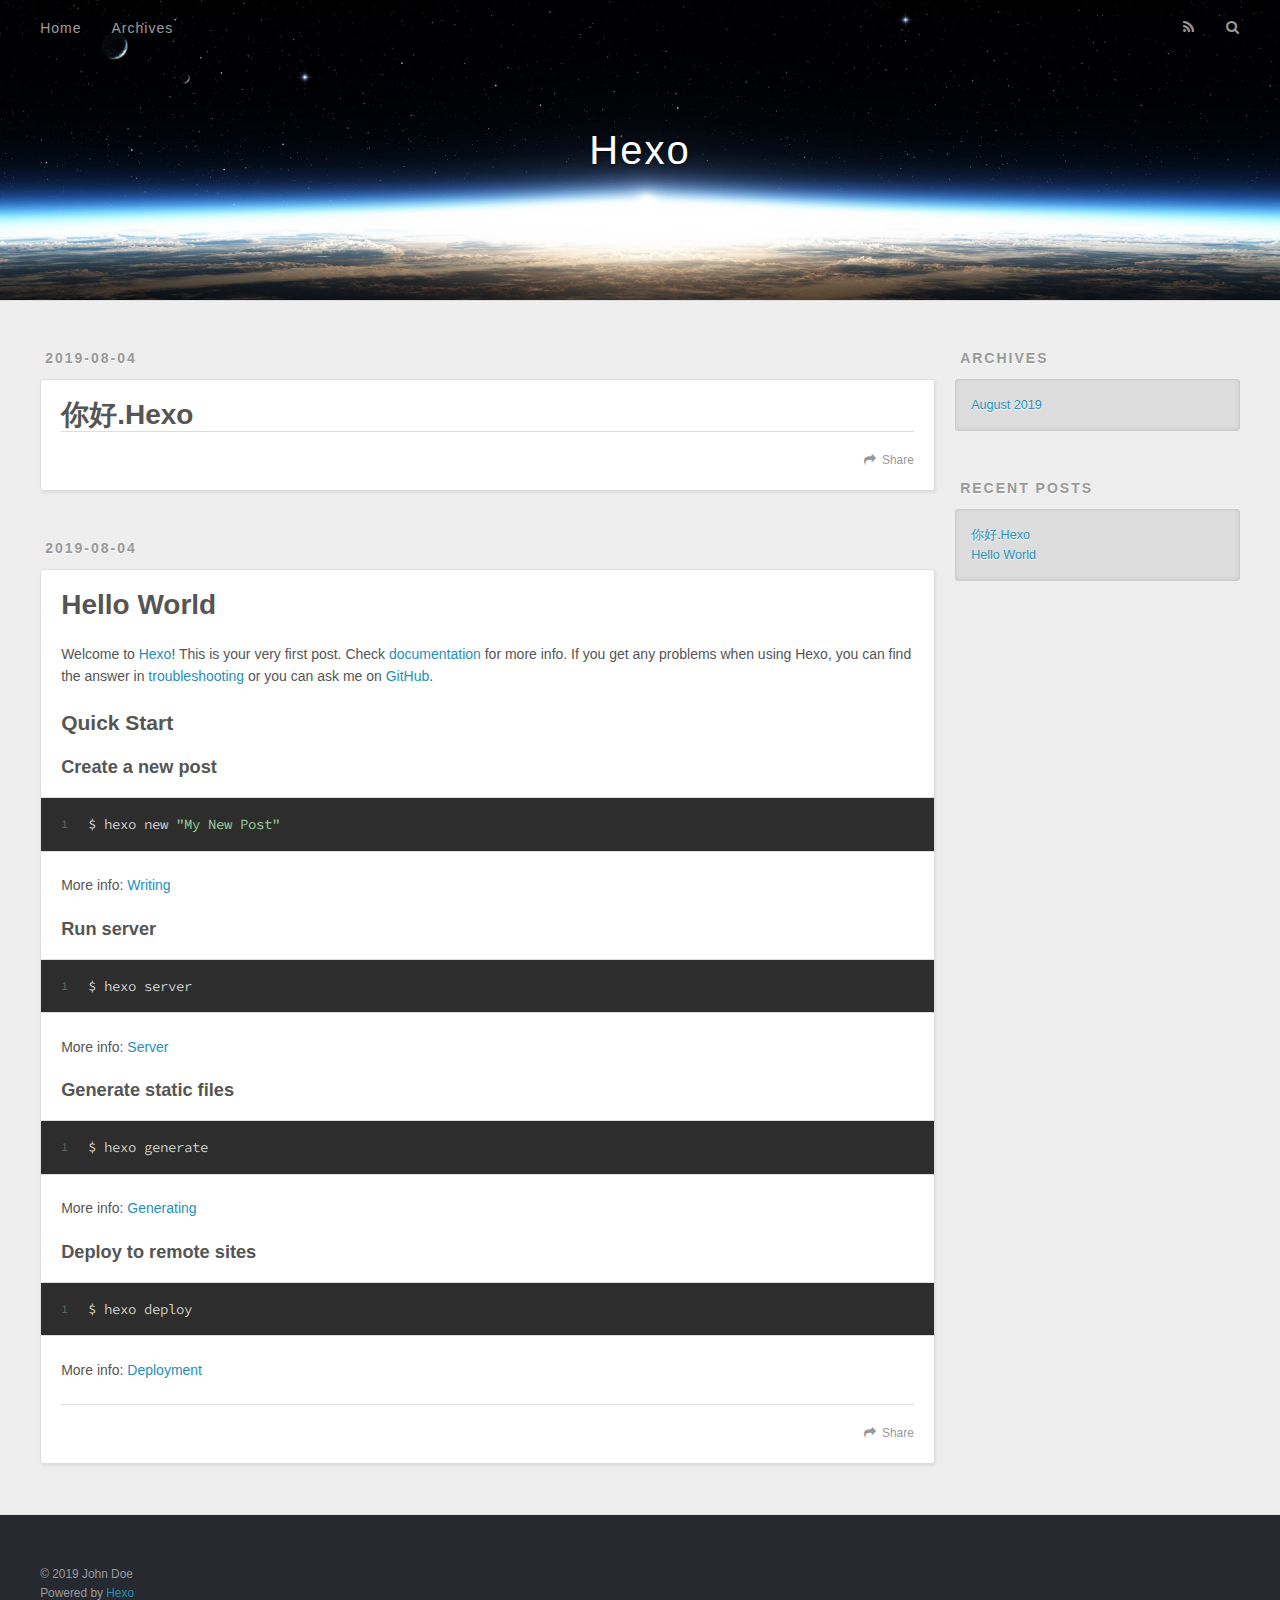
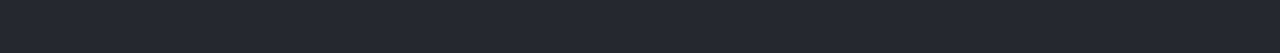
==== index.html @ ec199af4 "Site updated: 2019-08-11 17:13:32" ====
<!DOCTYPE html>
<html>
<head><meta name="generator" content="Hexo 3.9.0">
  <meta charset="utf-8">
  

  
  <title>Hexo</title>
  <meta name="viewport" content="width=device-width, initial-scale=1, maximum-scale=1">
  <meta property="og:type" content="website">
<meta property="og:title" content="Hexo">
<meta property="og:url" content="http://yoursite.com/index.html">
<meta property="og:site_name" content="Hexo">
<meta property="og:locale" content="default">
<meta name="twitter:card" content="summary">
<meta name="twitter:title" content="Hexo">
  
    <link rel="alternate" href="/atom.xml" title="Hexo" type="application/atom+xml">
  
  
    <link rel="icon" href="/favicon.png">
  
  
    <link href="//fonts.googleapis.com/css?family=Source+Code+Pro" rel="stylesheet" type="text/css">
  
  <link rel="stylesheet" href="/css/style.css">
</head>
</html>
<body>
  <div id="container">
    <div id="wrap">
      <header id="header">
  <div id="banner"></div>
  <div id="header-outer" class="outer">
    <div id="header-title" class="inner">
      <h1 id="logo-wrap">
        <a href="/" id="logo">Hexo</a>
      </h1>
      
    </div>
    <div id="header-inner" class="inner">
      <nav id="main-nav">
        <a id="main-nav-toggle" class="nav-icon"></a>
        
          <a class="main-nav-link" href="/">Home</a>
        
          <a class="main-nav-link" href="/archives">Archives</a>
        
      </nav>
      <nav id="sub-nav">
        
          <a id="nav-rss-link" class="nav-icon" href="/atom.xml" title="RSS Feed"></a>
        
        <a id="nav-search-btn" class="nav-icon" title="Search"></a>
      </nav>
      <div id="search-form-wrap">
        <form action="//google.com/search" method="get" accept-charset="UTF-8" class="search-form"><input type="search" name="q" class="search-form-input" placeholder="Search"><button type="submit" class="search-form-submit">&#xF002;</button><input type="hidden" name="sitesearch" value="http://yoursite.com"></form>
      </div>
    </div>
  </div>
</header>
      <div class="outer">
        <section id="main">
  
    <article id="post-你好-Hexo" class="article article-type-post" itemscope itemprop="blogPost">
  <div class="article-meta">
    <a href="/2019/08/04/你好-Hexo/" class="article-date">
  <time datetime="2019-08-04T08:50:56.000Z" itemprop="datePublished">2019-08-04</time>
</a>
    
  </div>
  <div class="article-inner">
    
    
      <header class="article-header">
        
  
    <h1 itemprop="name">
      <a class="article-title" href="/2019/08/04/你好-Hexo/">你好.Hexo</a>
    </h1>
  

      </header>
    
    <div class="article-entry" itemprop="articleBody">
      
        
      
    </div>
    <footer class="article-footer">
      <a data-url="http://yoursite.com/2019/08/04/你好-Hexo/" data-id="cjz6r3b3y0001tctcjdyyzz37" class="article-share-link">Share</a>
      
      
    </footer>
  </div>
  
</article>


  
    <article id="post-hello-world" class="article article-type-post" itemscope itemprop="blogPost">
  <div class="article-meta">
    <a href="/2019/08/04/hello-world/" class="article-date">
  <time datetime="2019-08-04T08:37:00.781Z" itemprop="datePublished">2019-08-04</time>
</a>
    
  </div>
  <div class="article-inner">
    
    
      <header class="article-header">
        
  
    <h1 itemprop="name">
      <a class="article-title" href="/2019/08/04/hello-world/">Hello World</a>
    </h1>
  

      </header>
    
    <div class="article-entry" itemprop="articleBody">
      
        <p>Welcome to <a href="https://hexo.io/" target="_blank" rel="noopener">Hexo</a>! This is your very first post. Check <a href="https://hexo.io/docs/" target="_blank" rel="noopener">documentation</a> for more info. If you get any problems when using Hexo, you can find the answer in <a href="https://hexo.io/docs/troubleshooting.html" target="_blank" rel="noopener">troubleshooting</a> or you can ask me on <a href="https://github.com/hexojs/hexo/issues" target="_blank" rel="noopener">GitHub</a>.</p>
<h2 id="Quick-Start"><a href="#Quick-Start" class="headerlink" title="Quick Start"></a>Quick Start</h2><h3 id="Create-a-new-post"><a href="#Create-a-new-post" class="headerlink" title="Create a new post"></a>Create a new post</h3><figure class="highlight bash"><table><tr><td class="gutter"><pre><span class="line">1</span><br></pre></td><td class="code"><pre><span class="line">$ hexo new <span class="string">"My New Post"</span></span><br></pre></td></tr></table></figure>

<p>More info: <a href="https://hexo.io/docs/writing.html" target="_blank" rel="noopener">Writing</a></p>
<h3 id="Run-server"><a href="#Run-server" class="headerlink" title="Run server"></a>Run server</h3><figure class="highlight bash"><table><tr><td class="gutter"><pre><span class="line">1</span><br></pre></td><td class="code"><pre><span class="line">$ hexo server</span><br></pre></td></tr></table></figure>

<p>More info: <a href="https://hexo.io/docs/server.html" target="_blank" rel="noopener">Server</a></p>
<h3 id="Generate-static-files"><a href="#Generate-static-files" class="headerlink" title="Generate static files"></a>Generate static files</h3><figure class="highlight bash"><table><tr><td class="gutter"><pre><span class="line">1</span><br></pre></td><td class="code"><pre><span class="line">$ hexo generate</span><br></pre></td></tr></table></figure>

<p>More info: <a href="https://hexo.io/docs/generating.html" target="_blank" rel="noopener">Generating</a></p>
<h3 id="Deploy-to-remote-sites"><a href="#Deploy-to-remote-sites" class="headerlink" title="Deploy to remote sites"></a>Deploy to remote sites</h3><figure class="highlight bash"><table><tr><td class="gutter"><pre><span class="line">1</span><br></pre></td><td class="code"><pre><span class="line">$ hexo deploy</span><br></pre></td></tr></table></figure>

<p>More info: <a href="https://hexo.io/docs/deployment.html" target="_blank" rel="noopener">Deployment</a></p>

      
    </div>
    <footer class="article-footer">
      <a data-url="http://yoursite.com/2019/08/04/hello-world/" data-id="cjz6r3b3q0000tctcpu3dnu1q" class="article-share-link">Share</a>
      
      
    </footer>
  </div>
  
</article>


  


</section>
        
          <aside id="sidebar">
  
    

  
    

  
    
  
    
  <div class="widget-wrap">
    <h3 class="widget-title">Archives</h3>
    <div class="widget">
      <ul class="archive-list"><li class="archive-list-item"><a class="archive-list-link" href="/archives/2019/08/">August 2019</a></li></ul>
    </div>
  </div>


  
    
  <div class="widget-wrap">
    <h3 class="widget-title">Recent Posts</h3>
    <div class="widget">
      <ul>
        
          <li>
            <a href="/2019/08/04/你好-Hexo/">你好.Hexo</a>
          </li>
        
          <li>
            <a href="/2019/08/04/hello-world/">Hello World</a>
          </li>
        
      </ul>
    </div>
  </div>

  
</aside>
        
      </div>
      <footer id="footer">
  
  <div class="outer">
    <div id="footer-info" class="inner">
      &copy; 2019 John Doe<br>
      Powered by <a href="http://hexo.io/" target="_blank">Hexo</a>
    </div>
  </div>
</footer>
    </div>
    <nav id="mobile-nav">
  
    <a href="/" class="mobile-nav-link">Home</a>
  
    <a href="/archives" class="mobile-nav-link">Archives</a>
  
</nav>
    

<script src="//ajax.googleapis.com/ajax/libs/jquery/2.0.3/jquery.min.js"></script>


  <link rel="stylesheet" href="/fancybox/jquery.fancybox.css">
  <script src="/fancybox/jquery.fancybox.pack.js"></script>


<script src="/js/script.js"></script>



  </div>
</body>
</html>
---- css/style.css ----
body {
  width: 100%;
}
body:before,
body:after {
  content: "";
  display: table;
}
body:after {
  clear: both;
}
html,
body,
div,
span,
applet,
object,
iframe,
h1,
h2,
h3,
h4,
h5,
h6,
p,
blockquote,
pre,
a,
abbr,
acronym,
address,
big,
cite,
code,
del,
dfn,
em,
img,
ins,
kbd,
q,
s,
samp,
small,
strike,
strong,
sub,
sup,
tt,
var,
dl,
dt,
dd,
ol,
ul,
li,
fieldset,
form,
label,
legend,
table,
caption,
tbody,
tfoot,
thead,
tr,
th,
td {
  margin: 0;
  padding: 0;
  border: 0;
  outline: 0;
  font-weight: inherit;
  font-style: inherit;
  font-family: inherit;
  font-size: 100%;
  vertical-align: baseline;
}
body {
  line-height: 1;
  color: #000;
  background: #fff;
}
ol,
ul {
  list-style: none;
}
table {
  border-collapse: separate;
  border-spacing: 0;
  vertical-align: middle;
}
caption,
th,
td {
  text-align: left;
  font-weight: normal;
  vertical-align: middle;
}
a img {
  border: none;
}
input,
button {
  margin: 0;
  padding: 0;
}
input::-moz-focus-inner,
button::-moz-focus-inner {
  border: 0;
  padding: 0;
}
@font-face {
  font-family: FontAwesome;
  font-style: normal;
  font-weight: normal;
  src: url("fonts/fontawesome-webfont.eot?v=#4.0.3");
  src: url("fonts/fontawesome-webfont.eot?#iefix&v=#4.0.3") format("embedded-opentype"), url("fonts/fontawesome-webfont.woff?v=#4.0.3") format("woff"), url("fonts/fontawesome-webfont.ttf?v=#4.0.3") format("truetype"), url("fonts/fontawesome-webfont.svg#fontawesomeregular?v=#4.0.3") format("svg");
}
html,
body,
#container {
  height: 100%;
}
body {
  background: #eee;
  font: 14px -apple-system, BlinkMacSystemFont, "Segoe UI", "Roboto", "Oxygen", "Ubuntu", "Cantarell", "Fira Sans", "Droid Sans", "Helvetica Neue", sans-serif;
  -webkit-text-size-adjust: 100%;
}
.outer {
  max-width: 1220px;
  margin: 0 auto;
  padding: 0 20px;
}
.outer:before,
.outer:after {
  content: "";
  display: table;
}
.outer:after {
  clear: both;
}
.inner {
  display: inline;
  float: left;
  width: 98.33333333333333%;
  margin: 0 0.833333333333333%;
}
.left,
.alignleft {
  float: left;
}
.right,
.alignright {
  float: right;
}
.clear {
  clear: both;
}
#container {
  position: relative;
}
.mobile-nav-on {
  overflow: hidden;
}
#wrap {
  height: 100%;
  width: 100%;
  position: absolute;
  top: 0;
  left: 0;
  -webkit-transition: 0.2s ease-out;
  -moz-transition: 0.2s ease-out;
  -ms-transition: 0.2s ease-out;
  transition: 0.2s ease-out;
  z-index: 1;
  background: #eee;
}
.mobile-nav-on #wrap {
  left: 280px;
}
@media screen and (min-width: 768px) {
  #main {
    display: inline;
    float: left;
    width: 73.33333333333333%;
    margin: 0 0.833333333333333%;
  }
}
.article-date,
.article-category-link,
.archive-year,
.widget-title {
  text-decoration: none;
  text-transform: uppercase;
  letter-spacing: 2px;
  color: #999;
  margin-bottom: 1em;
  margin-left: 5px;
  line-height: 1em;
  text-shadow: 0 1px #fff;
  font-weight: bold;
}
.article-inner,
.archive-article-inner {
  background: #fff;
  -webkit-box-shadow: 1px 2px 3px #ddd;
  box-shadow: 1px 2px 3px #ddd;
  border: 1px solid #ddd;
  border-radius: 3px;
}
.article-entry h1,
.widget h1 {
  font-size: 2em;
}
.article-entry h2,
.widget h2 {
  font-size: 1.5em;
}
.article-entry h3,
.widget h3 {
  font-size: 1.3em;
}
.article-entry h4,
.widget h4 {
  font-size: 1.2em;
}
.article-entry h5,
.widget h5 {
  font-size: 1em;
}
.article-entry h6,
.widget h6 {
  font-size: 1em;
  color: #999;
}
.article-entry hr,
.widget hr {
  border: 1px dashed #ddd;
}
.article-entry strong,
.widget strong {
  font-weight: bold;
}
.article-entry em,
.widget em,
.article-entry cite,
.widget cite {
  font-style: italic;
}
.article-entry sup,
.widget sup,
.article-entry sub,
.widget sub {
  font-size: 0.75em;
  line-height: 0;
  position: relative;
  vertical-align: baseline;
}
.article-entry sup,
.widget sup {
  top: -0.5em;
}
.article-entry sub,
.widget sub {
  bottom: -0.2em;
}
.article-entry small,
.widget small {
  font-size: 0.85em;
}
.article-entry acronym,
.widget acronym,
.article-entry abbr,
.widget abbr {
  border-bottom: 1px dotted;
}
.article-entry ul,
.widget ul,
.article-entry ol,
.widget ol,
.article-entry dl,
.widget dl {
  margin: 0 20px;
  line-height: 1.6em;
}
.article-entry ul ul,
.widget ul ul,
.article-entry ol ul,
.widget ol ul,
.article-entry ul ol,
.widget ul ol,
.article-entry ol ol,
.widget ol ol {
  margin-top: 0;
  margin-bottom: 0;
}
.article-entry ul,
.widget ul {
  list-style: disc;
}
.article-entry ol,
.widget ol {
  list-style: decimal;
}
.article-entry dt,
.widget dt {
  font-weight: bold;
}
#header {
  height: 300px;
  position: relative;
  border-bottom: 1px solid #ddd;
}
#header:before,
#header:after {
  content: "";
  position: absolute;
  left: 0;
  right: 0;
  height: 40px;
}
#header:before {
  top: 0;
  background: -webkit-linear-gradient(rgba(0,0,0,0.2), transparent);
  background: -moz-linear-gradient(rgba(0,0,0,0.2), transparent);
  background: -ms-linear-gradient(rgba(0,0,0,0.2), transparent);
  background: linear-gradient(rgba(0,0,0,0.2), transparent);
}
#header:after {
  bottom: 0;
  background: -webkit-linear-gradient(transparent, rgba(0,0,0,0.2));
  background: -moz-linear-gradient(transparent, rgba(0,0,0,0.2));
  background: -ms-linear-gradient(transparent, rgba(0,0,0,0.2));
  background: linear-gradient(transparent, rgba(0,0,0,0.2));
}
#header-outer {
  height: 100%;
  position: relative;
}
#header-inner {
  position: relative;
  overflow: hidden;
}
#banner {
  position: absolute;
  top: 0;
  left: 0;
  width: 100%;
  height: 100%;
  background: url("images/banner.jpg") center #000;
  -webkit-background-size: cover;
  -moz-background-size: cover;
  background-size: cover;
  z-index: -1;
}
#header-title {
  text-align: center;
  height: 40px;
  position: absolute;
  top: 50%;
  left: 0;
  margin-top: -20px;
}
#logo,
#subtitle {
  text-decoration: none;
  color: #fff;
  font-weight: 300;
  text-shadow: 0 1px 4px rgba(0,0,0,0.3);
}
#logo {
  font-size: 40px;
  line-height: 40px;
  letter-spacing: 2px;
}
#subtitle {
  font-size: 16px;
  line-height: 16px;
  letter-spacing: 1px;
}
#subtitle-wrap {
  margin-top: 16px;
}
#main-nav {
  float: left;
  margin-left: -15px;
}
.nav-icon,
.main-nav-link {
  float: left;
  color: #fff;
  opacity: 0.6;
  text-decoration: none;
  text-shadow: 0 1px rgba(0,0,0,0.2);
  -webkit-transition: opacity 0.2s;
  -moz-transition: opacity 0.2s;
  -ms-transition: opacity 0.2s;
  transition: opacity 0.2s;
  display: block;
  padding: 20px 15px;
}
.nav-icon:hover,
.main-nav-link:hover {
  opacity: 1;
}
.nav-icon {
  font-family: FontAwesome;
  text-align: center;
  font-size: 14px;
  width: 14px;
  height: 14px;
  padding: 20px 15px;
  position: relative;
  cursor: pointer;
}
.main-nav-link {
  font-weight: 300;
  letter-spacing: 1px;
}
@media screen and (max-width: 479px) {
  .main-nav-link {
    display: none;
  }
}
#main-nav-toggle {
  display: none;
}
#main-nav-toggle:before {
  content: "\f0c9";
}
@media screen and (max-width: 479px) {
  #main-nav-toggle {
    display: block;
  }
}
#sub-nav {
  float: right;
  margin-right: -15px;
}
#nav-rss-link:before {
  content: "\f09e";
}
#nav-search-btn:before {
  content: "\f002";
}
#search-form-wrap {
  position: absolute;
  top: 15px;
  width: 150px;
  height: 30px;
  right: -150px;
  opacity: 0;
  -webkit-transition: 0.2s ease-out;
  -moz-transition: 0.2s ease-out;
  -ms-transition: 0.2s ease-out;
  transition: 0.2s ease-out;
}
#search-form-wrap.on {
  opacity: 1;
  right: 0;
}
@media screen and (max-width: 479px) {
  #search-form-wrap {
    width: 100%;
    right: -100%;
  }
}
.search-form {
  position: absolute;
  top: 0;
  left: 0;
  right: 0;
  background: #fff;
  padding: 5px 15px;
  border-radius: 15px;
  -webkit-box-shadow: 0 0 10px rgba(0,0,0,0.3);
  box-shadow: 0 0 10px rgba(0,0,0,0.3);
}
.search-form-input {
  border: none;
  background: none;
  color: #555;
  width: 100%;
  font: 13px -apple-system, BlinkMacSystemFont, "Segoe UI", "Roboto", "Oxygen", "Ubuntu", "Cantarell", "Fira Sans", "Droid Sans", "Helvetica Neue", sans-serif;
  outline: none;
}
.search-form-input::-webkit-search-results-decoration,
.search-form-input::-webkit-search-cancel-button {
  -webkit-appearance: none;
}
.search-form-submit {
  position: absolute;
  top: 50%;
  right: 10px;
  margin-top: -7px;
  font: 13px FontAwesome;
  border: none;
  background: none;
  color: #bbb;
  cursor: pointer;
}
.search-form-submit:hover,
.search-form-submit:focus {
  color: #777;
}
.article {
  margin: 50px 0;
}
.article-inner {
  overflow: hidden;
}
.article-meta:before,
.article-meta:after {
  content: "";
  display: table;
}
.article-meta:after {
  clear: both;
}
.article-date {
  float: left;
}
.article-category {
  float: left;
  line-height: 1em;
  color: #ccc;
  text-shadow: 0 1px #fff;
  margin-left: 8px;
}
.article-category:before {
  content: "\2022";
}
.article-category-link {
  margin: 0 12px 1em;
}
.article-header {
  padding: 20px 20px 0;
}
.article-title {
  text-decoration: none;
  font-size: 2em;
  font-weight: bold;
  color: #555;
  line-height: 1.1em;
  -webkit-transition: color 0.2s;
  -moz-transition: color 0.2s;
  -ms-transition: color 0.2s;
  transition: color 0.2s;
}
a.article-title:hover {
  color: #258fb8;
}
.article-entry {
  color: #555;
  padding: 0 20px;
}
.article-entry:before,
.article-entry:after {
  content: "";
  display: table;
}
.article-entry:after {
  clear: both;
}
.article-entry p,
.article-entry table {
  line-height: 1.6em;
  margin: 1.6em 0;
}
.article-entry h1,
.article-entry h2,
.article-entry h3,
.article-entry h4,
.article-entry h5,
.article-entry h6 {
  font-weight: bold;
}
.article-entry h1,
.article-entry h2,
.article-entry h3,
.article-entry h4,
.article-entry h5,
.article-entry h6 {
  line-height: 1.1em;
  margin: 1.1em 0;
}
.article-entry a {
  color: #258fb8;
  text-decoration: none;
}
.article-entry a:hover {
  text-decoration: underline;
}
.article-entry ul,
.article-entry ol,
.article-entry dl {
  margin-top: 1.6em;
  margin-bottom: 1.6em;
}
.article-entry img,
.article-entry video {
  max-width: 100%;
  height: auto;
  display: block;
  margin: auto;
}
.article-entry iframe {
  border: none;
}
.article-entry table {
  width: 100%;
  border-collapse: collapse;
  border-spacing: 0;
}
.article-entry th {
  font-weight: bold;
  border-bottom: 3px solid #ddd;
  padding-bottom: 0.5em;
}
.article-entry td {
  border-bottom: 1px solid #ddd;
  padding: 10px 0;
}
.article-entry blockquote {
  font-family: Georgia, "Times New Roman", serif;
  font-size: 1.4em;
  margin: 1.6em 20px;
  text-align: center;
}
.article-entry blockquote footer {
  font-size: 14px;
  margin: 1.6em 0;
  font-family: -apple-system, BlinkMacSystemFont, "Segoe UI", "Roboto", "Oxygen", "Ubuntu", "Cantarell", "Fira Sans", "Droid Sans", "Helvetica Neue", sans-serif;
}
.article-entry blockquote footer cite:before {
  content: "—";
  padding: 0 0.5em;
}
.article-entry .pullquote {
  text-align: left;
  width: 45%;
  margin: 0;
}
.article-entry .pullquote.left {
  margin-left: 0.5em;
  margin-right: 1em;
}
.article-entry .pullquote.right {
  margin-right: 0.5em;
  margin-left: 1em;
}
.article-entry .caption {
  color: #999;
  display: block;
  font-size: 0.9em;
  margin-top: 0.5em;
  position: relative;
  text-align: center;
}
.article-entry .video-container {
  position: relative;
  padding-top: 56.25%;
  height: 0;
  overflow: hidden;
}
.article-entry .video-container iframe,
.article-entry .video-container object,
.article-entry .video-container embed {
  position: absolute;
  top: 0;
  left: 0;
  width: 100%;
  height: 100%;
  margin-top: 0;
}
.article-more-link a {
  display: inline-block;
  line-height: 1em;
  padding: 6px 15px;
  border-radius: 15px;
  background: #eee;
  color: #999;
  text-shadow: 0 1px #fff;
  text-decoration: none;
}
.article-more-link a:hover {
  background: #258fb8;
  color: #fff;
  text-decoration: none;
  text-shadow: 0 1px #1e7293;
}
.article-footer {
  font-size: 0.85em;
  line-height: 1.6em;
  border-top: 1px solid #ddd;
  padding-top: 1.6em;
  margin: 0 20px 20px;
}
.article-footer:before,
.article-footer:after {
  content: "";
  display: table;
}
.article-footer:after {
  clear: both;
}
.article-footer a {
  color: #999;
  text-decoration: none;
}
.article-footer a:hover {
  color: #555;
}
.article-tag-list-item {
  float: left;
  margin-right: 10px;
}
.article-tag-list-link:before {
  content: "#";
}
.article-comment-link {
  float: right;
}
.article-comment-link:before {
  content: "\f075";
  font-family: FontAwesome;
  padding-right: 8px;
}
.article-share-link {
  cursor: pointer;
  float: right;
  margin-left: 20px;
}
.article-share-link:before {
  content: "\f064";
  font-family: FontAwesome;
  padding-right: 6px;
}
#article-nav {
  position: relative;
}
#article-nav:before,
#article-nav:after {
  content: "";
  display: table;
}
#article-nav:after {
  clear: both;
}
@media screen and (min-width: 768px) {
  #article-nav {
    margin: 50px 0;
  }
  #article-nav:before {
    width: 8px;
    height: 8px;
    position: absolute;
    top: 50%;
    left: 50%;
    margin-top: -4px;
    margin-left: -4px;
    content: "";
    border-radius: 50%;
    background: #ddd;
    -webkit-box-shadow: 0 1px 2px #fff;
    box-shadow: 0 1px 2px #fff;
  }
}
.article-nav-link-wrap {
  text-decoration: none;
  text-shadow: 0 1px #fff;
  color: #999;
  -webkit-box-sizing: border-box;
  -moz-box-sizing: border-box;
  box-sizing: border-box;
  margin-top: 50px;
  text-align: center;
  display: block;
}
.article-nav-link-wrap:hover {
  color: #555;
}
@media screen and (min-width: 768px) {
  .article-nav-link-wrap {
    width: 50%;
    margin-top: 0;
  }
}
@media screen and (min-width: 768px) {
  #article-nav-newer {
    float: left;
    text-align: right;
    padding-right: 20px;
  }
}
@media screen and (min-width: 768px) {
  #article-nav-older {
    float: right;
    text-align: left;
    padding-left: 20px;
  }
}
.article-nav-caption {
  text-transform: uppercase;
  letter-spacing: 2px;
  color: #ddd;
  line-height: 1em;
  font-weight: bold;
}
#article-nav-newer .article-nav-caption {
  margin-right: -2px;
}
.article-nav-title {
  font-size: 0.85em;
  line-height: 1.6em;
  margin-top: 0.5em;
}
.article-share-box {
  position: absolute;
  display: none;
  background: #fff;
  -webkit-box-shadow: 1px 2px 10px rgba(0,0,0,0.2);
  box-shadow: 1px 2px 10px rgba(0,0,0,0.2);
  border-radius: 3px;
  margin-left: -145px;
  overflow: hidden;
  z-index: 1;
}
.article-share-box.on {
  display: block;
}
.article-share-input {
  width: 100%;
  background: none;
  -webkit-box-sizing: border-box;
  -moz-box-sizing: border-box;
  box-sizing: border-box;
  font: 14px -apple-system, BlinkMacSystemFont, "Segoe UI", "Roboto", "Oxygen", "Ubuntu", "Cantarell", "Fira Sans", "Droid Sans", "Helvetica Neue", sans-serif;
  padding: 0 15px;
  color: #555;
  outline: none;
  border: 1px solid #ddd;
  border-radius: 3px 3px 0 0;
  height: 36px;
  line-height: 36px;
}
.article-share-links {
  background: #eee;
}
.article-share-links:before,
.article-share-links:after {
  content: "";
  display: table;
}
.article-share-links:after {
  clear: both;
}
.article-share-twitter,
.article-share-facebook,
.article-share-pinterest,
.article-share-google {
  width: 50px;
  height: 36px;
  display: block;
  float: left;
  position: relative;
  color: #999;
  text-shadow: 0 1px #fff;
}
.article-share-twitter:before,
.article-share-facebook:before,
.article-share-pinterest:before,
.article-share-google:before {
  font-size: 20px;
  font-family: FontAwesome;
  width: 20px;
  height: 20px;
  position: absolute;
  top: 50%;
  left: 50%;
  margin-top: -10px;
  margin-left: -10px;
  text-align: center;
}
.article-share-twitter:hover,
.article-share-facebook:hover,
.article-share-pinterest:hover,
.article-share-google:hover {
  color: #fff;
}
.article-share-twitter:before {
  content: "\f099";
}
.article-share-twitter:hover {
  background: #00aced;
  text-shadow: 0 1px #008abe;
}
.article-share-facebook:before {
  content: "\f09a";
}
.article-share-facebook:hover {
  background: #3b5998;
  text-shadow: 0 1px #2f477a;
}
.article-share-pinterest:before {
  content: "\f0d2";
}
.article-share-pinterest:hover {
  background: #cb2027;
  text-shadow: 0 1px #a21a1f;
}
.article-share-google:before {
  content: "\f0d5";
}
.article-share-google:hover {
  background: #dd4b39;
  text-shadow: 0 1px #be3221;
}
.article-gallery {
  background: #000;
  position: relative;
}
.article-gallery-photos {
  position: relative;
  overflow: hidden;
}
.article-gallery-img {
  display: none;
  max-width: 100%;
}
.article-gallery-img:first-child {
  display: block;
}
.article-gallery-img.loaded {
  position: absolute;
  display: block;
}
.article-gallery-img img {
  display: block;
  max-width: 100%;
  margin: 0 auto;
}
#comments {
  background: #fff;
  -webkit-box-shadow: 1px 2px 3px #ddd;
  box-shadow: 1px 2px 3px #ddd;
  padding: 20px;
  border: 1px solid #ddd;
  border-radius: 3px;
  margin: 50px 0;
}
#comments a {
  color: #258fb8;
}
.archives-wrap {
  margin: 50px 0;
}
.archives:before,
.archives:after {
  content: "";
  display: table;
}
.archives:after {
  clear: both;
}
.archive-year-wrap {
  margin-bottom: 1em;
}
.archives {
  -webkit-column-gap: 10px;
  -moz-column-gap: 10px;
  column-gap: 10px;
}
@media screen and (min-width: 480px) and (max-width: 767px) {
  .archives {
    -webkit-column-count: 2;
    -moz-column-count: 2;
    column-count: 2;
  }
}
@media screen and (min-width: 768px) {
  .archives {
    -webkit-column-count: 3;
    -moz-column-count: 3;
    column-count: 3;
  }
}
.archive-article {
  -webkit-column-break-inside: avoid;
  page-break-inside: avoid;
  overflow: hidden;
  break-inside: avoid-column;
}
.archive-article-inner {
  padding: 10px;
  margin-bottom: 15px;
}
.archive-article-title {
  text-decoration: none;
  font-weight: bold;
  color: #555;
  -webkit-transition: color 0.2s;
  -moz-transition: color 0.2s;
  -ms-transition: color 0.2s;
  transition: color 0.2s;
  line-height: 1.6em;
}
.archive-article-title:hover {
  color: #258fb8;
}
.archive-article-footer {
  margin-top: 1em;
}
.archive-article-date {
  color: #999;
  text-decoration: none;
  font-size: 0.85em;
  line-height: 1em;
  margin-bottom: 0.5em;
  display: block;
}
#page-nav {
  margin: 50px auto;
  background: #fff;
  -webkit-box-shadow: 1px 2px 3px #ddd;
  box-shadow: 1px 2px 3px #ddd;
  border: 1px solid #ddd;
  border-radius: 3px;
  text-align: center;
  color: #999;
  overflow: hidden;
}
#page-nav:before,
#page-nav:after {
  content: "";
  display: table;
}
#page-nav:after {
  clear: both;
}
#page-nav a,
#page-nav span {
  padding: 10px 20px;
  line-height: 1;
  height: 2ex;
}
#page-nav a {
  color: #999;
  text-decoration: none;
}
#page-nav a:hover {
  background: #999;
  color: #fff;
}
#page-nav .prev {
  float: left;
}
#page-nav .next {
  float: right;
}
#page-nav .page-number {
  display: inline-block;
}
@media screen and (max-width: 479px) {
  #page-nav .page-number {
    display: none;
  }
}
#page-nav .current {
  color: #555;
  font-weight: bold;
}
#page-nav .space {
  color: #ddd;
}
#footer {
  background: #262a30;
  padding: 50px 0;
  border-top: 1px solid #ddd;
  color: #999;
}
#footer a {
  color: #258fb8;
  text-decoration: none;
}
#footer a:hover {
  text-decoration: underline;
}
#footer-info {
  line-height: 1.6em;
  font-size: 0.85em;
}
.article-entry pre,
.article-entry .highlight {
  background: #2d2d2d;
  margin: 0 -20px;
  padding: 15px 20px;
  border-style: solid;
  border-color: #ddd;
  border-width: 1px 0;
  overflow: auto;
  color: #ccc;
  line-height: 22.400000000000002px;
}
.article-entry .highlight .gutter pre,
.article-entry .gist .gist-file .gist-data .line-numbers {
  color: #666;
  font-size: 0.85em;
}
.article-entry pre,
.article-entry code {
  font-family: "Source Code Pro", Consolas, Monaco, Menlo, Consolas, monospace;
}
.article-entry code {
  background: #eee;
  text-shadow: 0 1px #fff;
  padding: 0 0.3em;
}
.article-entry pre code {
  background: none;
  text-shadow: none;
  padding: 0;
}
.article-entry .highlight pre {
  border: none;
  margin: 0;
  padding: 0;
}
.article-entry .highlight table {
  margin: 0;
  width: auto;
}
.article-entry .highlight td {
  border: none;
  padding: 0;
}
.article-entry .highlight figcaption {
  font-size: 0.85em;
  color: #999;
  line-height: 1em;
  margin-bottom: 1em;
}
.article-entry .highlight figcaption:before,
.article-entry .highlight figcaption:after {
  content: "";
  display: table;
}
.article-entry .highlight figcaption:after {
  clear: both;
}
.article-entry .highlight figcaption a {
  float: right;
}
.article-entry .highlight .gutter pre {
  text-align: right;
  padding-right: 20px;
}
.article-entry .highlight .line {
  height: 22.400000000000002px;
}
.article-entry .highlight .line.marked {
  background: #515151;
}
.article-entry .gist {
  margin: 0 -20px;
  border-style: solid;
  border-color: #ddd;
  border-width: 1px 0;
  background: #2d2d2d;
  padding: 15px 20px 15px 0;
}
.article-entry .gist .gist-file {
  border: none;
  font-family: "Source Code Pro", Consolas, Monaco, Menlo, Consolas, monospace;
  margin: 0;
}
.article-entry .gist .gist-file .gist-data {
  background: none;
  border: none;
}
.article-entry .gist .gist-file .gist-data .line-numbers {
  background: none;
  border: none;
  padding: 0 20px 0 0;
}
.article-entry .gist .gist-file .gist-data .line-data {
  padding: 0 !important;
}
.article-entry .gist .gist-file .highlight {
  margin: 0;
  padding: 0;
  border: none;
}
.article-entry .gist .gist-file .gist-meta {
  background: #2d2d2d;
  color: #999;
  font: 0.85em -apple-system, BlinkMacSystemFont, "Segoe UI", "Roboto", "Oxygen", "Ubuntu", "Cantarell", "Fira Sans", "Droid Sans", "Helvetica Neue", sans-serif;
  text-shadow: 0 0;
  padding: 0;
  margin-top: 1em;
  margin-left: 20px;
}
.article-entry .gist .gist-file .gist-meta a {
  color: #258fb8;
  font-weight: normal;
}
.article-entry .gist .gist-file .gist-meta a:hover {
  text-decoration: underline;
}
pre .comment,
pre .title {
  color: #999;
}
pre .variable,
pre .attribute,
pre .tag,
pre .regexp,
pre .ruby .constant,
pre .xml .tag .title,
pre .xml .pi,
pre .xml .doctype,
pre .html .doctype,
pre .css .id,
pre .css .class,
pre .css .pseudo {
  color: #f2777a;
}
pre .number,
pre .preprocessor,
pre .built_in,
pre .literal,
pre .params,
pre .constant {
  color: #f99157;
}
pre .class,
pre .ruby .class .title,
pre .css .rules .attribute {
  color: #9c9;
}
pre .string,
pre .value,
pre .inheritance,
pre .header,
pre .ruby .symbol,
pre .xml .cdata {
  color: #9c9;
}
pre .css .hexcolor {
  color: #6cc;
}
pre .function,
pre .python .decorator,
pre .python .title,
pre .ruby .function .title,
pre .ruby .title .keyword,
pre .perl .sub,
pre .javascript .title,
pre .coffeescript .title {
  color: #69c;
}
pre .keyword,
pre .javascript .function {
  color: #c9c;
}
@media screen and (max-width: 479px) {
  #mobile-nav {
    position: absolute;
    top: 0;
    left: 0;
    width: 280px;
    height: 100%;
    background: #191919;
    border-right: 1px solid #fff;
  }
}
@media screen and (max-width: 479px) {
  .mobile-nav-link {
    display: block;
    color: #999;
    text-decoration: none;
    padding: 15px 20px;
    font-weight: bold;
  }
  .mobile-nav-link:hover {
    color: #fff;
  }
}
@media screen and (min-width: 768px) {
  #sidebar {
    display: inline;
    float: left;
    width: 23.333333333333332%;
    margin: 0 0.833333333333333%;
  }
}
.widget-wrap {
  margin: 50px 0;
}
.widget {
  color: #777;
  text-shadow: 0 1px #fff;
  background: #ddd;
  -webkit-box-shadow: 0 -1px 4px #ccc inset;
  box-shadow: 0 -1px 4px #ccc inset;
  border: 1px solid #ccc;
  padding: 15px;
  border-radius: 3px;
}
.widget a {
  color: #258fb8;
  text-decoration: none;
}
.widget a:hover {
  text-decoration: underline;
}
.widget ul ul,
.widget ol ul,
.widget dl ul,
.widget ul ol,
.widget ol ol,
.widget dl ol,
.widget ul dl,
.widget ol dl,
.widget dl dl {
  margin-left: 15px;
  list-style: disc;
}
.widget {
  line-height: 1.6em;
  word-wrap: break-word;
  font-size: 0.9em;
}
.widget ul,
.widget ol {
  list-style: none;
  margin: 0;
}
.widget ul ul,
.widget ol ul,
.widget ul ol,
.widget ol ol {
  margin: 0 20px;
}
.widget ul ul,
.widget ol ul {
  list-style: disc;
}
.widget ul ol,
.widget ol ol {
  list-style: decimal;
}
.category-list-count,
.tag-list-count,
.archive-list-count {
  padding-left: 5px;
  color: #999;
  font-size: 0.85em;
}
.category-list-count:before,
.tag-list-count:before,
.archive-list-count:before {
  content: "(";
}
.category-list-count:after,
.tag-list-count:after,
.archive-list-count:after {
  content: ")";
}
.tagcloud a {
  margin-right: 5px;
  display: inline-block;
}
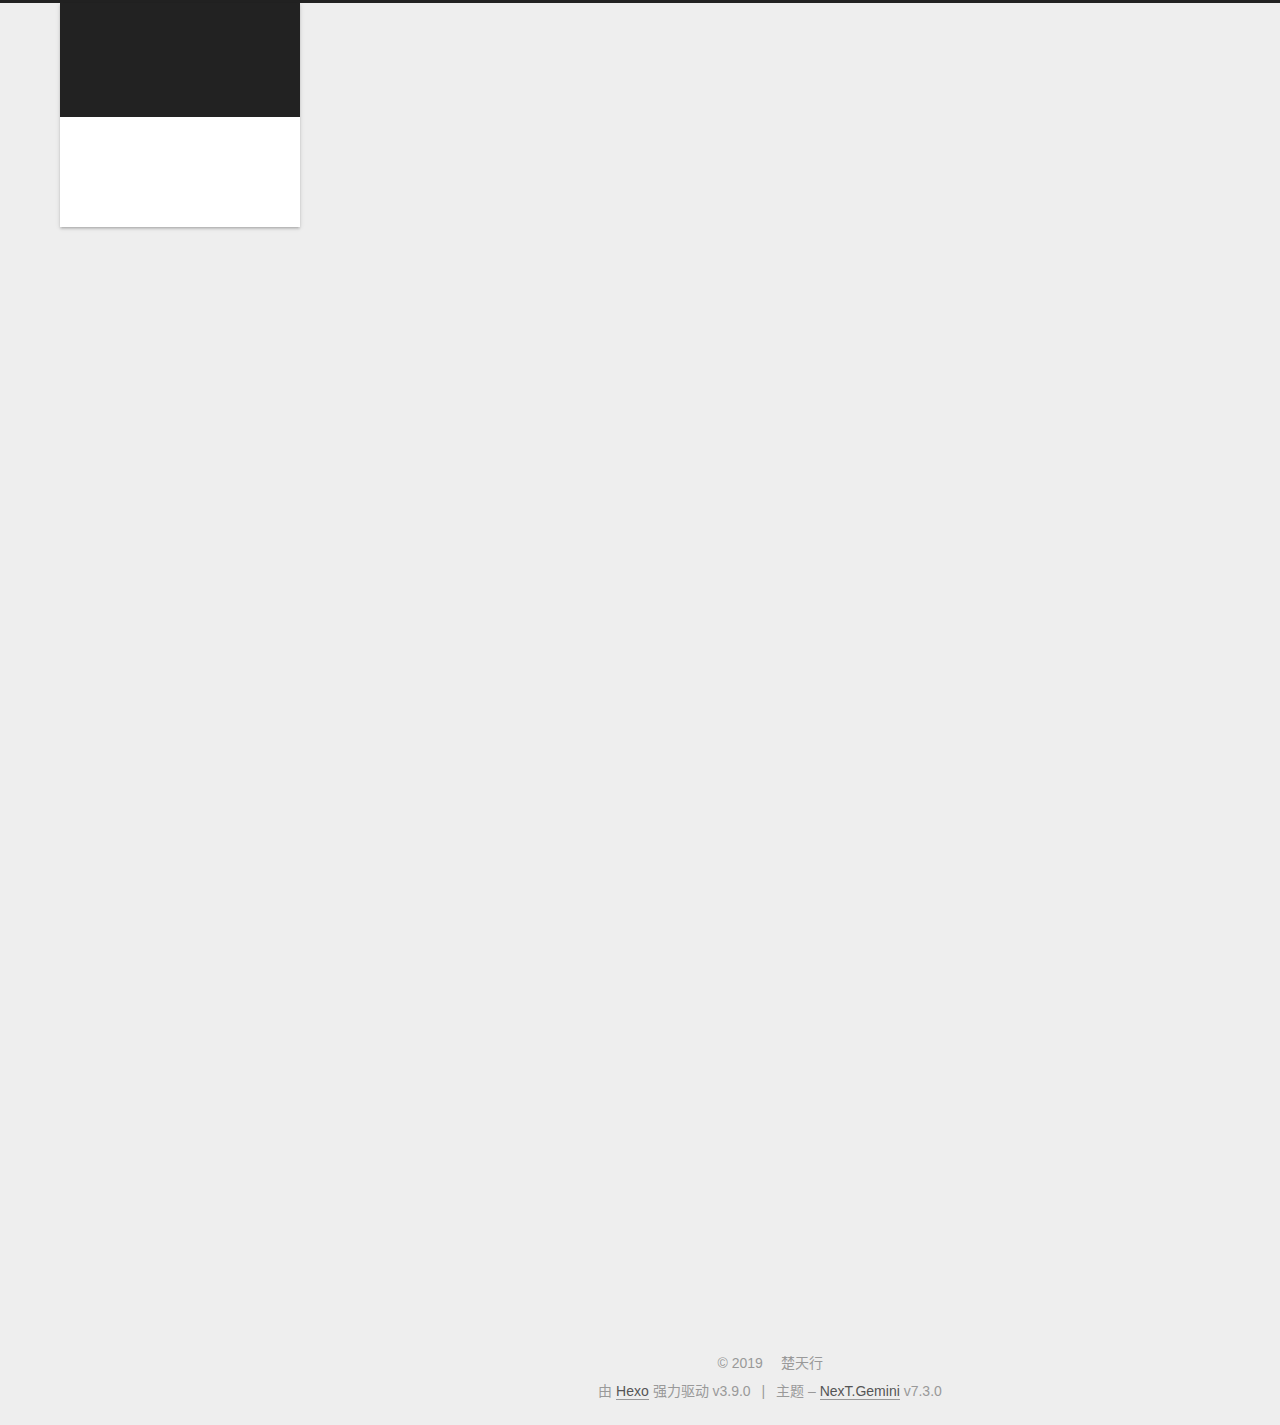
==== commit c9298f5c: "Site updated: 2019-08-11 18:49:51" ====
--- a/index.html
+++ b/index.html
@@ -1,228 +1,501 @@
 <!DOCTYPE html>
-<html>
-<head><meta name="generator" content="Hexo 3.9.0">
-  <meta charset="utf-8">
-  
-
-  
-  <title>Hexo</title>
-  <meta name="viewport" content="width=device-width, initial-scale=1, maximum-scale=1">
-  <meta property="og:type" content="website">
-<meta property="og:title" content="Hexo">
-<meta property="og:url" content="http://yoursite.com/index.html">
-<meta property="og:site_name" content="Hexo">
-<meta property="og:locale" content="default">
+
+
+
+
+
+<html class="theme-next gemini use-motion" lang="zh-CN">
+<head>
+  <meta charset="UTF-8">
+<meta name="generator" content="Hexo 3.9.0">
+<meta name="viewport" content="width=device-width, initial-scale=1, maximum-scale=2">
+<meta name="theme-color" content="#222">
+<meta http-equiv="X-UA-Compatible" content="IE=edge">
+  <link rel="apple-touch-icon" sizes="180x180" href="/images/apple-touch-icon-next.png?v=7.3.0">
+  <link rel="icon" type="image/png" sizes="32x32" href="/images/favicon-32x32-next.png?v=7.3.0">
+  <link rel="icon" type="image/png" sizes="16x16" href="/images/favicon-16x16-next.png?v=7.3.0">
+  <link rel="mask-icon" href="/images/logo.svg?v=7.3.0" color="#222">
+
+<link rel="stylesheet" href="/css/main.css?v=7.3.0">
+
+
+<link rel="stylesheet" href="/lib/font-awesome/css/font-awesome.min.css?v=4.7.0">
+
+
+<script id="hexo-configurations">
+  var NexT = window.NexT || {};
+  var CONFIG = {
+    root: '/',
+    scheme: 'Gemini',
+    version: '7.3.0',
+    exturl: false,
+    sidebar: {"position":"left","display":"post","offset":12,"onmobile":false},
+    back2top: {"enable":true,"sidebar":false,"scrollpercent":false},
+    save_scroll: false,
+    copycode: {"enable":false,"show_result":false,"style":null},
+    fancybox: false,
+    mediumzoom: false,
+    lazyload: false,
+    pangu: false,
+    algolia: {
+      applicationID: '',
+      apiKey: '',
+      indexName: '',
+      hits: {"per_page":10},
+      labels: {"input_placeholder":"Search for Posts","hits_empty":"We didn't find any results for the search: ${query}","hits_stats":"${hits} results found in ${time} ms"}
+    },
+    localsearch: {"enable":false,"trigger":"auto","top_n_per_article":1,"unescape":false,"preload":false},
+    path: '',
+    motion: {"enable":true,"async":false,"transition":{"post_block":"fadeIn","post_header":"slideDownIn","post_body":"slideDownIn","coll_header":"slideLeftIn","sidebar":"slideUpIn"}},
+    translation: {
+      copy_button: '复制',
+      copy_success: '复制成功',
+      copy_failure: '复制失败'
+    }
+  };
+</script>
+
+  <meta name="description" content="君子终日乾乾,夕惕若厉。">
+<meta name="keywords" content="the-changes">
+<meta property="og:type" content="website">
+<meta property="og:title" content="楚天行的个人博客">
+<meta property="og:url" content="https://chutianxing.cn/index.html">
+<meta property="og:site_name" content="楚天行的个人博客">
+<meta property="og:description" content="君子终日乾乾,夕惕若厉。">
+<meta property="og:locale" content="zh-CN">
 <meta name="twitter:card" content="summary">
-<meta name="twitter:title" content="Hexo">
-  
-    <link rel="alternate" href="/atom.xml" title="Hexo" type="application/atom+xml">
-  
-  
-    <link rel="icon" href="/favicon.png">
-  
-  
-    <link href="//fonts.googleapis.com/css?family=Source+Code+Pro" rel="stylesheet" type="text/css">
-  
-  <link rel="stylesheet" href="/css/style.css">
+<meta name="twitter:title" content="楚天行的个人博客">
+<meta name="twitter:description" content="君子终日乾乾,夕惕若厉。">
+  <link rel="canonical" href="https://chutianxing.cn/">
+
+
+<script id="page-configurations">
+  // https://hexo.io/docs/variables.html
+  CONFIG.page = {
+    sidebar: "",
+    isHome: true,
+    isPost: false,
+    isPage: false,
+    isArchive: false
+  };
+</script>
+
+  <title>楚天行的个人博客</title>
+  
+
+
+
+
+
+
+
+
+  <noscript>
+  <style>
+  .use-motion .motion-element,
+  .use-motion .brand,
+  .use-motion .menu-item,
+  .sidebar-inner,
+  .use-motion .post-block,
+  .use-motion .pagination,
+  .use-motion .comments,
+  .use-motion .post-header,
+  .use-motion .post-body,
+  .use-motion .collection-title { opacity: initial; }
+
+  .use-motion .logo,
+  .use-motion .site-title,
+  .use-motion .site-subtitle {
+    opacity: initial;
+    top: initial;
+  }
+
+  .use-motion .logo-line-before i { left: initial; }
+  .use-motion .logo-line-after i { right: initial; }
+  </style>
+</noscript>
+
 </head>
-</html>
-<body>
-  <div id="container">
-    <div id="wrap">
-      <header id="header">
-  <div id="banner"></div>
-  <div id="header-outer" class="outer">
-    <div id="header-title" class="inner">
-      <h1 id="logo-wrap">
-        <a href="/" id="logo">Hexo</a>
-      </h1>
-      
+
+<body itemscope itemtype="http://schema.org/WebPage" lang="zh-CN">
+
+  <div class="container sidebar-position-left">
+    <div class="headband"></div>
+
+    <header id="header" class="header" itemscope itemtype="http://schema.org/WPHeader">
+      <div class="header-inner"><div class="site-brand-wrapper">
+  <div class="site-meta">
+
+    <div class="custom-logo-site-title">
+      <a href="/" class="brand" rel="start">
+        <span class="logo-line-before"><i></i></span>
+        <span class="site-title">楚天行的个人博客</span>
+        <span class="logo-line-after"><i></i></span>
+      </a>
     </div>
-    <div id="header-inner" class="inner">
-      <nav id="main-nav">
-        <a id="main-nav-toggle" class="nav-icon"></a>
-        
-          <a class="main-nav-link" href="/">Home</a>
-        
-          <a class="main-nav-link" href="/archives">Archives</a>
-        
-      </nav>
-      <nav id="sub-nav">
-        
-          <a id="nav-rss-link" class="nav-icon" href="/atom.xml" title="RSS Feed"></a>
-        
-        <a id="nav-search-btn" class="nav-icon" title="Search"></a>
-      </nav>
-      <div id="search-form-wrap">
-        <form action="//google.com/search" method="get" accept-charset="UTF-8" class="search-form"><input type="search" name="q" class="search-form-input" placeholder="Search"><button type="submit" class="search-form-submit">&#xF002;</button><input type="hidden" name="sitesearch" value="http://yoursite.com"></form>
-      </div>
+        <p class="site-subtitle">楚</p>
+      
+  </div>
+
+  <div class="site-nav-toggle">
+    <button aria-label="切换导航栏">
+      <span class="btn-bar"></span>
+      <span class="btn-bar"></span>
+      <span class="btn-bar"></span>
+    </button>
+  </div>
+</div>
+
+
+<nav class="site-nav">
+  
+  <ul id="menu" class="menu">
+      
+      
+      
+        
+        <li class="menu-item menu-item-home">
+      
+    
+
+    <a href="/" rel="section"><i class="menu-item-icon fa fa-fw fa-home"></i> <br>首页</a>
+
+  </li>
+      
+      
+      
+        
+        <li class="menu-item menu-item-archives">
+      
+    
+
+    <a href="/archives/" rel="section"><i class="menu-item-icon fa fa-fw fa-archive"></i> <br>归档</a>
+
+  </li>
+  </ul>
+
+</nav>
+</div>
+    </header>
+
+    
+
+
+    <main id="main" class="main">
+      <div class="main-inner">
+        <div class="content-wrap">
+            
+
+          <div id="content" class="content page-home">
+            
+  <section id="posts" class="posts-expand">
+      
+
+  <article class="post post-type-normal" itemscope itemtype="http://schema.org/Article">
+  
+  
+  
+  <div class="post-block">
+    <link itemprop="mainEntityOfPage" href="https://chutianxing.cn/2019/08/04/你好-Hexo/">
+
+    <span hidden itemprop="author" itemscope itemtype="http://schema.org/Person">
+      <meta itemprop="name" content="楚天行">
+      <meta itemprop="description" content="君子终日乾乾,夕惕若厉。">
+      <meta itemprop="image" content="/uploads/lion.jpg">
+    </span>
+
+    <span hidden itemprop="publisher" itemscope itemtype="http://schema.org/Organization">
+      <meta itemprop="name" content="楚天行的个人博客">
+    </span>
+      <header class="post-header">
+
+        
+          <h1 class="post-title" itemprop="name headline">
+              
+              <a href="/2019/08/04/你好-Hexo/" class="post-title-link" itemprop="url">你好.Hexo</a>
+            
+          </h1>
+        
+
+        <div class="post-meta">
+            <span class="post-meta-item">
+              <span class="post-meta-item-icon">
+                <i class="fa fa-calendar-o"></i>
+              </span>
+              <span class="post-meta-item-text">发表于</span>
+
+              
+                
+              
+
+              <time title="创建时间：2019-08-04 16:50:56" itemprop="dateCreated datePublished" datetime="2019-08-04T16:50:56+08:00">2019-08-04</time>
+            </span>
+          
+
+          
+
+        </div>
+      </header>
+
+    
+    
+    
+    <div class="post-body" itemprop="articleBody">
+
+      
+          
+            
+          
+        
+      
+    </div>
+
+    
+    
+    
+      <footer class="post-footer">
+          <div class="post-eof"></div>
+        
+      </footer>
+  </div>
+  
+  
+  
+  </article>
+
+    
+      
+
+  <article class="post post-type-normal" itemscope itemtype="http://schema.org/Article">
+  
+  
+  
+  <div class="post-block">
+    <link itemprop="mainEntityOfPage" href="https://chutianxing.cn/2019/08/04/hello-world/">
+
+    <span hidden itemprop="author" itemscope itemtype="http://schema.org/Person">
+      <meta itemprop="name" content="楚天行">
+      <meta itemprop="description" content="君子终日乾乾,夕惕若厉。">
+      <meta itemprop="image" content="/uploads/lion.jpg">
+    </span>
+
+    <span hidden itemprop="publisher" itemscope itemtype="http://schema.org/Organization">
+      <meta itemprop="name" content="楚天行的个人博客">
+    </span>
+      <header class="post-header">
+
+        
+          <h1 class="post-title" itemprop="name headline">
+              
+              <a href="/2019/08/04/hello-world/" class="post-title-link" itemprop="url">Hello World</a>
+            
+          </h1>
+        
+
+        <div class="post-meta">
+            <span class="post-meta-item">
+              <span class="post-meta-item-icon">
+                <i class="fa fa-calendar-o"></i>
+              </span>
+              <span class="post-meta-item-text">发表于</span>
+
+              
+                
+              
+
+              <time title="创建时间：2019-08-04 16:37:00" itemprop="dateCreated datePublished" datetime="2019-08-04T16:37:00+08:00">2019-08-04</time>
+            </span>
+          
+
+          
+
+        </div>
+      </header>
+
+    
+    
+    
+    <div class="post-body" itemprop="articleBody">
+
+      
+          
+            <p>Welcome to <a href="https://hexo.io/" target="_blank" rel="noopener">Hexo</a>! This is your very first post. Check <a href="https://hexo.io/docs/" target="_blank" rel="noopener">documentation</a> for more info. If you get any problems when using Hexo, you can find the answer in <a href="https://hexo.io/docs/troubleshooting.html" target="_blank" rel="noopener">troubleshooting</a> or you can ask me on <a href="https://github.com/hexojs/hexo/issues" target="_blank" rel="noopener">GitHub</a>.</p>
+<h2 id="Quick-Start"><a href="#Quick-Start" class="headerlink" title="Quick Start"></a>Quick Start</h2><h3 id="Create-a-new-post"><a href="#Create-a-new-post" class="headerlink" title="Create a new post"></a>Create a new post</h3><figure class="highlight bash"><table><tr><td class="gutter"><pre><span class="line">1</span><br></pre></td><td class="code"><pre><span class="line">$ hexo new <span class="string">"My New Post"</span></span><br></pre></td></tr></table></figure>
+
+<p>More info: <a href="https://hexo.io/docs/writing.html" target="_blank" rel="noopener">Writing</a></p>
+<h3 id="Run-server"><a href="#Run-server" class="headerlink" title="Run server"></a>Run server</h3><figure class="highlight bash"><table><tr><td class="gutter"><pre><span class="line">1</span><br></pre></td><td class="code"><pre><span class="line">$ hexo server</span><br></pre></td></tr></table></figure>
+
+<p>More info: <a href="https://hexo.io/docs/server.html" target="_blank" rel="noopener">Server</a></p>
+<h3 id="Generate-static-files"><a href="#Generate-static-files" class="headerlink" title="Generate static files"></a>Generate static files</h3><figure class="highlight bash"><table><tr><td class="gutter"><pre><span class="line">1</span><br></pre></td><td class="code"><pre><span class="line">$ hexo generate</span><br></pre></td></tr></table></figure>
+
+<p>More info: <a href="https://hexo.io/docs/generating.html" target="_blank" rel="noopener">Generating</a></p>
+<h3 id="Deploy-to-remote-sites"><a href="#Deploy-to-remote-sites" class="headerlink" title="Deploy to remote sites"></a>Deploy to remote sites</h3><figure class="highlight bash"><table><tr><td class="gutter"><pre><span class="line">1</span><br></pre></td><td class="code"><pre><span class="line">$ hexo deploy</span><br></pre></td></tr></table></figure>
+
+<p>More info: <a href="https://hexo.io/docs/deployment.html" target="_blank" rel="noopener">Deployment</a></p>
+
+          
+        
+      
+    </div>
+
+    
+    
+    
+      <footer class="post-footer">
+          <div class="post-eof"></div>
+        
+      </footer>
+  </div>
+  
+  
+  
+  </article>
+
+    
+  </section>
+
+  
+
+
+          </div>
+          
+
+        </div>
+          
+  
+  <div class="sidebar-toggle">
+    <div class="sidebar-toggle-line-wrap">
+      <span class="sidebar-toggle-line sidebar-toggle-line-first"></span>
+      <span class="sidebar-toggle-line sidebar-toggle-line-middle"></span>
+      <span class="sidebar-toggle-line sidebar-toggle-line-last"></span>
     </div>
   </div>
-</header>
-      <div class="outer">
-        <section id="main">
-  
-    <article id="post-你好-Hexo" class="article article-type-post" itemscope itemprop="blogPost">
-  <div class="article-meta">
-    <a href="/2019/08/04/你好-Hexo/" class="article-date">
-  <time datetime="2019-08-04T08:50:56.000Z" itemprop="datePublished">2019-08-04</time>
-</a>
-    
+
+  <aside id="sidebar" class="sidebar">
+    <div class="sidebar-inner">
+
+      <div class="site-overview-wrap sidebar-panel sidebar-panel-active">
+        <div class="site-overview">
+
+          <div class="site-author motion-element" itemprop="author" itemscope itemtype="http://schema.org/Person">
+    <img class="site-author-image" itemprop="image"
+      src="/uploads/lion.jpg"
+      alt="楚天行">
+  <p class="site-author-name" itemprop="name">楚天行</p>
+  <div class="site-description motion-element" itemprop="description">君子终日乾乾,夕惕若厉。</div>
+</div>
+  <nav class="site-state motion-element">
+      <div class="site-state-item site-state-posts">
+        
+          <a href="/archives/">
+        
+          <span class="site-state-item-count">2</span>
+          <span class="site-state-item-name">日志</span>
+        </a>
+      </div>
+    
+  </nav>
+
+
+
+        </div>
+      </div>
+
+    </div>
+  </aside>
+  <div id="sidebar-dimmer"></div>
+
+
+      </div>
+    </main>
+
+    <footer id="footer" class="footer">
+      <div class="footer-inner">
+        <div class="copyright">&copy; <span itemprop="copyrightYear">2019</span>
+  <span class="with-love" id="animate">
+    <i class="fa fa-user"></i>
+  </span>
+  <span class="author" itemprop="copyrightHolder">楚天行</span>
+</div>
+  <div class="powered-by">由 <a href="https://hexo.io" class="theme-link" rel="noopener" target="_blank">Hexo</a> 强力驱动 v3.9.0</div>
+  <span class="post-meta-divider">|</span>
+  <div class="theme-info">主题 – <a href="https://theme-next.org" class="theme-link" rel="noopener" target="_blank">NexT.Gemini</a> v7.3.0</div>
+
+        
+
+
+
+
+
+
+
+
+        
+      </div>
+    </footer>
+      <div class="back-to-top">
+        <i class="fa fa-arrow-up"></i>
+      </div>
+
+    
+
   </div>
-  <div class="article-inner">
-    
-    
-      <header class="article-header">
-        
-  
-    <h1 itemprop="name">
-      <a class="article-title" href="/2019/08/04/你好-Hexo/">你好.Hexo</a>
-    </h1>
-  
-
-      </header>
-    
-    <div class="article-entry" itemprop="articleBody">
-      
-        
-      
-    </div>
-    <footer class="article-footer">
-      <a data-url="http://yoursite.com/2019/08/04/你好-Hexo/" data-id="cjz6r3b3y0001tctcjdyyzz37" class="article-share-link">Share</a>
-      
-      
-    </footer>
-  </div>
-  
-</article>
-
-
-  
-    <article id="post-hello-world" class="article article-type-post" itemscope itemprop="blogPost">
-  <div class="article-meta">
-    <a href="/2019/08/04/hello-world/" class="article-date">
-  <time datetime="2019-08-04T08:37:00.781Z" itemprop="datePublished">2019-08-04</time>
-</a>
-    
-  </div>
-  <div class="article-inner">
-    
-    
-      <header class="article-header">
-        
-  
-    <h1 itemprop="name">
-      <a class="article-title" href="/2019/08/04/hello-world/">Hello World</a>
-    </h1>
-  
-
-      </header>
-    
-    <div class="article-entry" itemprop="articleBody">
-      
-        <p>Welcome to <a href="https://hexo.io/" target="_blank" rel="noopener">Hexo</a>! This is your very first post. Check <a href="https://hexo.io/docs/" target="_blank" rel="noopener">documentation</a> for more info. If you get any problems when using Hexo, you can find the answer in <a href="https://hexo.io/docs/troubleshooting.html" target="_blank" rel="noopener">troubleshooting</a> or you can ask me on <a href="https://github.com/hexojs/hexo/issues" target="_blank" rel="noopener">GitHub</a>.</p>
-<h2 id="Quick-Start"><a href="#Quick-Start" class="headerlink" title="Quick Start"></a>Quick Start</h2><h3 id="Create-a-new-post"><a href="#Create-a-new-post" class="headerlink" title="Create a new post"></a>Create a new post</h3><figure class="highlight bash"><table><tr><td class="gutter"><pre><span class="line">1</span><br></pre></td><td class="code"><pre><span class="line">$ hexo new <span class="string">"My New Post"</span></span><br></pre></td></tr></table></figure>
-
-<p>More info: <a href="https://hexo.io/docs/writing.html" target="_blank" rel="noopener">Writing</a></p>
-<h3 id="Run-server"><a href="#Run-server" class="headerlink" title="Run server"></a>Run server</h3><figure class="highlight bash"><table><tr><td class="gutter"><pre><span class="line">1</span><br></pre></td><td class="code"><pre><span class="line">$ hexo server</span><br></pre></td></tr></table></figure>
-
-<p>More info: <a href="https://hexo.io/docs/server.html" target="_blank" rel="noopener">Server</a></p>
-<h3 id="Generate-static-files"><a href="#Generate-static-files" class="headerlink" title="Generate static files"></a>Generate static files</h3><figure class="highlight bash"><table><tr><td class="gutter"><pre><span class="line">1</span><br></pre></td><td class="code"><pre><span class="line">$ hexo generate</span><br></pre></td></tr></table></figure>
-
-<p>More info: <a href="https://hexo.io/docs/generating.html" target="_blank" rel="noopener">Generating</a></p>
-<h3 id="Deploy-to-remote-sites"><a href="#Deploy-to-remote-sites" class="headerlink" title="Deploy to remote sites"></a>Deploy to remote sites</h3><figure class="highlight bash"><table><tr><td class="gutter"><pre><span class="line">1</span><br></pre></td><td class="code"><pre><span class="line">$ hexo deploy</span><br></pre></td></tr></table></figure>
-
-<p>More info: <a href="https://hexo.io/docs/deployment.html" target="_blank" rel="noopener">Deployment</a></p>
-
-      
-    </div>
-    <footer class="article-footer">
-      <a data-url="http://yoursite.com/2019/08/04/hello-world/" data-id="cjz6r3b3q0000tctcpu3dnu1q" class="article-share-link">Share</a>
-      
-      
-    </footer>
-  </div>
-  
-</article>
-
-
-  
-
-
-</section>
-        
-          <aside id="sidebar">
-  
-    
-
-  
-    
-
-  
-    
-  
-    
-  <div class="widget-wrap">
-    <h3 class="widget-title">Archives</h3>
-    <div class="widget">
-      <ul class="archive-list"><li class="archive-list-item"><a class="archive-list-link" href="/archives/2019/08/">August 2019</a></li></ul>
-    </div>
-  </div>
-
-
-  
-    
-  <div class="widget-wrap">
-    <h3 class="widget-title">Recent Posts</h3>
-    <div class="widget">
-      <ul>
-        
-          <li>
-            <a href="/2019/08/04/你好-Hexo/">你好.Hexo</a>
-          </li>
-        
-          <li>
-            <a href="/2019/08/04/hello-world/">Hello World</a>
-          </li>
-        
-      </ul>
-    </div>
-  </div>
-
-  
-</aside>
-        
-      </div>
-      <footer id="footer">
-  
-  <div class="outer">
-    <div id="footer-info" class="inner">
-      &copy; 2019 John Doe<br>
-      Powered by <a href="http://hexo.io/" target="_blank">Hexo</a>
-    </div>
-  </div>
-</footer>
-    </div>
-    <nav id="mobile-nav">
-  
-    <a href="/" class="mobile-nav-link">Home</a>
-  
-    <a href="/archives" class="mobile-nav-link">Archives</a>
-  
-</nav>
-    
-
-<script src="//ajax.googleapis.com/ajax/libs/jquery/2.0.3/jquery.min.js"></script>
-
-
-  <link rel="stylesheet" href="/fancybox/jquery.fancybox.css">
-  <script src="/fancybox/jquery.fancybox.pack.js"></script>
-
-
-<script src="/js/script.js"></script>
-
-
-
-  </div>
+
+  
+  <script src="/lib/jquery/index.js?v=3.4.1"></script>
+  <script src="/lib/velocity/velocity.min.js?v=1.2.1"></script>
+  <script src="/lib/velocity/velocity.ui.min.js?v=1.2.1"></script>
+
+<script src="/js/utils.js?v=7.3.0"></script>
+  <script src="/js/motion.js?v=7.3.0"></script>
+
+
+  <script src="/js/affix.js?v=7.3.0"></script>
+  <script src="/js/schemes/pisces.js?v=7.3.0"></script>
+
+
+
+<script src="/js/next-boot.js?v=7.3.0"></script>
+
+
+
+
+  
+
+
+
+
+
+
+
+
+
+
+
+
+
+
+
+
+
+
+
+
+
+
+
+
+
+
+
+
+  
+
+  
+
+  
+
+
+  
 </body>
-</html>+</html>
--- a/css/main.css
+++ b/css/main.css
@@ -0,0 +1,2751 @@
+html {
+  line-height: 1.15; /* 1 */
+  -webkit-text-size-adjust: 100%; /* 2 */
+}
+body {
+  margin: 0;
+}
+main {
+  display: block;
+}
+h1 {
+  font-size: 2em;
+  margin: 0.67em 0;
+}
+hr {
+  box-sizing: content-box; /* 1 */
+  height: 0; /* 1 */
+  overflow: visible; /* 2 */
+}
+pre {
+  font-family: monospace, monospace; /* 1 */
+  font-size: 1em; /* 2 */
+}
+a {
+  background-color: transparent;
+}
+abbr[title] {
+  border-bottom: none; /* 1 */
+  text-decoration: underline; /* 2 */
+  text-decoration: underline dotted; /* 2 */
+}
+b,
+strong {
+  font-weight: bolder;
+}
+code,
+kbd,
+samp {
+  font-family: monospace, monospace; /* 1 */
+  font-size: 1em; /* 2 */
+}
+small {
+  font-size: 80%;
+}
+sub,
+sup {
+  font-size: 75%;
+  line-height: 0;
+  position: relative;
+  vertical-align: baseline;
+}
+sub {
+  bottom: -0.25em;
+}
+sup {
+  top: -0.5em;
+}
+img {
+  border-style: none;
+}
+button,
+input,
+optgroup,
+select,
+textarea {
+  font-family: inherit; /* 1 */
+  font-size: 100%; /* 1 */
+  line-height: 1.15; /* 1 */
+  margin: 0; /* 2 */
+}
+button,
+input {
+/* 1 */
+  overflow: visible;
+}
+button,
+select {
+/* 1 */
+  text-transform: none;
+}
+button,
+[type='button'],
+[type='reset'],
+[type='submit'] {
+  -webkit-appearance: button;
+}
+button::-moz-focus-inner,
+[type='button']::-moz-focus-inner,
+[type='reset']::-moz-focus-inner,
+[type='submit']::-moz-focus-inner {
+  border-style: none;
+  padding: 0;
+}
+button:-moz-focusring,
+[type='button']:-moz-focusring,
+[type='reset']:-moz-focusring,
+[type='submit']:-moz-focusring {
+  outline: 1px dotted ButtonText;
+}
+fieldset {
+  padding: 0.35em 0.75em 0.625em;
+}
+legend {
+  box-sizing: border-box; /* 1 */
+  color: inherit; /* 2 */
+  display: table; /* 1 */
+  max-width: 100%; /* 1 */
+  padding: 0; /* 3 */
+  white-space: normal; /* 1 */
+}
+progress {
+  vertical-align: baseline;
+}
+textarea {
+  overflow: auto;
+}
+[type='checkbox'],
+[type='radio'] {
+  box-sizing: border-box; /* 1 */
+  padding: 0; /* 2 */
+}
+[type='number']::-webkit-inner-spin-button,
+[type='number']::-webkit-outer-spin-button {
+  height: auto;
+}
+[type='search'] {
+  outline-offset: -2px; /* 2 */
+  -webkit-appearance: textfield; /* 1 */
+}
+[type='search']::-webkit-search-decoration {
+  -webkit-appearance: none;
+}
+::-webkit-file-upload-button {
+  font: inherit; /* 2 */
+  -webkit-appearance: button; /* 1 */
+}
+details {
+  display: block;
+}
+summary {
+  display: list-item;
+}
+template {
+  display: none;
+}
+[hidden] {
+  display: none;
+}
+::selection {
+  background: #262a30;
+  color: #fff;
+}
+body {
+  background: #eee;
+  color: #555;
+  font-family: 'Lato', "PingFang SC", "Microsoft YaHei", sans-serif;
+  font-size: 1em;
+  line-height: 2;
+  position: relative;
+}
+@media (max-width: 991px) {
+  body {
+    padding-right: 0 !important;
+  }
+}
+h1,
+h2,
+h3,
+h4,
+h5,
+h6 {
+  font-family: 'Lato', "PingFang SC", "Microsoft YaHei", sans-serif;
+  font-weight: bold;
+  line-height: 1.5;
+  margin: 20px 0 15px;
+  padding: 0;
+}
+h1 {
+  font-size: 1.75em;
+}
+h2 {
+  font-size: 1.625em;
+}
+h3 {
+  font-size: 1.5em;
+}
+h4 {
+  font-size: 1.375em;
+}
+h5 {
+  font-size: 1.25em;
+}
+h6 {
+  font-size: 1.125em;
+}
+p {
+  margin: 0 0 20px 0;
+}
+a,
+span.exturl {
+  overflow-wrap: break-word;
+  word-wrap: break-word;
+  background-color: transparent;
+  border-bottom: 1px solid #999;
+  color: #555;
+  outline: none;
+  text-decoration: none;
+  cursor: pointer;
+}
+a:hover,
+span.exturl:hover {
+  border-bottom-color: #222;
+  color: #222;
+}
+video {
+  display: block;
+  margin-left: auto;
+  margin-right: auto;
+  max-width: 100%;
+}
+img {
+  display: block;
+  height: auto;
+  margin: auto;
+  max-width: 100%;
+}
+hr {
+  background-color: #ddd;
+  background-image: repeating-linear-gradient(-45deg, #fff, #fff 4px, transparent 4px, transparent 8px);
+  border: none;
+  height: 3px;
+  margin: 40px 0;
+}
+blockquote {
+  border-left: 4px solid #ddd;
+  color: #666;
+  margin: 0;
+  padding: 0 15px;
+}
+blockquote cite::before {
+  content: '-';
+  padding: 0 5px;
+}
+dt {
+  font-weight: 700;
+}
+dd {
+  margin: 0;
+  padding: 0;
+}
+kbd {
+  background-color: #f9f9f9;
+  background-image: linear-gradient(top, #eee, #fff, #eee);
+  border: 1px solid #ccc;
+  border-radius: 0.2em;
+  box-shadow: 0.1em 0.1em 0.2em rgba(0,0,0,0.1);
+  font-family: inherit;
+  padding: 0.1em 0.3em;
+  white-space: nowrap;
+}
+.text-left {
+  text-align: left;
+}
+.text-center {
+  text-align: center;
+}
+.text-right {
+  text-align: right;
+}
+.text-justify {
+  text-align: justify;
+}
+.text-nowrap {
+  white-space: nowrap;
+}
+.text-lowercase {
+  text-transform: lowercase;
+}
+.text-uppercase {
+  text-transform: uppercase;
+}
+.text-capitalize {
+  text-transform: capitalize;
+}
+.center-block {
+  display: block;
+  margin-left: auto;
+  margin-right: auto;
+}
+.clearfix::before,
+.clearfix::after {
+  content: ' ';
+  display: table;
+}
+.clearfix::after {
+  clear: both;
+}
+.pullquote {
+  width: 45%;
+}
+.pullquote.left {
+  float: left;
+  margin-left: 5px;
+  margin-right: 10px;
+}
+.pullquote.right {
+  float: right;
+  margin-left: 10px;
+  margin-right: 5px;
+}
+.affix {
+  position: fixed;
+}
+.translation {
+  color: #999;
+  font-size: 0.875em;
+  margin-top: -20px;
+}
+.scrollbar-measure {
+  height: 100px;
+  overflow: scroll;
+  position: absolute;
+  top: -9999px;
+  width: 100px;
+}
+.use-motion .motion-element {
+  opacity: 0;
+}
+.table-container {
+  margin: 20px 0;
+  overflow: auto;
+  -webkit-overflow-scrolling: touch;
+}
+.highlight .table-container {
+  margin: 0;
+}
+table {
+  border-collapse: collapse;
+  border-spacing: 0;
+  font-size: 0.875em;
+  width: 100%;
+}
+table > tbody > tr:nth-of-type(odd) {
+  background-color: #f9f9f9;
+}
+table > tbody > tr:hover {
+  background-color: #f5f5f5;
+}
+caption,
+th,
+td {
+  font-weight: normal;
+  padding: 8px;
+  text-align: left;
+  vertical-align: middle;
+}
+th,
+td {
+  border: 1px solid #ddd;
+  border-bottom: 3px solid #ddd;
+}
+th {
+  font-weight: 700;
+  padding-bottom: 10px;
+}
+td {
+  border-bottom-width: 1px;
+}
+html,
+body {
+  height: 100%;
+}
+.container {
+  position: relative;
+}
+.header-inner {
+  margin: 0 auto;
+  padding: 100px 0 70px;
+  width: calc(100% - 20px);
+}
+@media (min-width: 1200px) {
+  .container .header-inner {
+    width: 1160px;
+  }
+}
+@media (min-width: 1600px) {
+  .container .header-inner {
+    width: 73%;
+  }
+}
+.main-inner {
+  margin: 0 auto;
+  width: calc(100% - 20px);
+}
+@media (min-width: 1200px) {
+  .container .main-inner {
+    width: 1160px;
+  }
+}
+@media (min-width: 1600px) {
+  .container .main-inner {
+    width: 73%;
+  }
+}
+.footer {
+  padding: 20px 0;
+}
+.footer-inner {
+  box-sizing: border-box;
+  margin: 0 auto;
+  width: calc(100% - 20px);
+}
+@media (min-width: 1200px) {
+  .container .footer-inner {
+    width: 1160px;
+  }
+}
+@media (min-width: 1600px) {
+  .container .footer-inner {
+    width: 73%;
+  }
+}
+pre,
+.highlight {
+  background: #f7f7f7;
+  color: #4d4d4c;
+  line-height: 1.6;
+  margin: 20px 0;
+}
+pre,
+code {
+  font-family: consolas, Menlo, "PingFang SC", "Microsoft YaHei", monospace;
+}
+code {
+  overflow-wrap: break-word;
+  word-wrap: break-word;
+  background: #eee;
+  border-radius: 3px;
+  color: #555;
+  padding: 2px 4px;
+}
+pre {
+  overflow: auto;
+  padding: 10px;
+}
+pre code {
+  background: none;
+  color: #4d4d4c;
+  font-size: 0.875em;
+  padding: 0;
+  text-shadow: none;
+}
+.highlight *::selection {
+  background: #d6d6d6;
+}
+.highlight pre {
+  border: none;
+  margin: 0;
+  padding: 10px 0;
+}
+.highlight table {
+  border: none;
+  margin: 0;
+  width: auto;
+}
+.highlight td {
+  border: none;
+  padding: 0;
+}
+.highlight figcaption {
+  background: #eee;
+  border-bottom: 1px solid #e9e9e9;
+  color: #4d4d4c;
+  line-height: 1em;
+  margin: 0;
+  padding: 0.5em;
+}
+.highlight figcaption::before,
+.highlight figcaption::after {
+  content: ' ';
+  display: table;
+}
+.highlight figcaption::after {
+  clear: both;
+}
+.highlight figcaption a {
+  color: #4d4d4c;
+  float: right;
+}
+.highlight figcaption a:hover {
+  border-bottom-color: #4d4d4c;
+}
+.highlight .gutter pre {
+  background-color: #eff2f3;
+  color: #869194;
+  padding-left: 10px;
+  padding-right: 10px;
+  text-align: right;
+}
+.highlight .code pre {
+  background-color: #f7f7f7;
+  padding-left: 10px;
+  width: 100%;
+}
+.gutter {
+  user-select: none;
+  -moz-user-select: none;
+  -ms-user-select: none;
+  -webkit-user-select: none;
+}
+.gist table {
+  width: auto;
+}
+.gist table td {
+  border: none;
+}
+pre .deletion {
+  background: #fdd;
+}
+pre .addition {
+  background: #dfd;
+}
+pre .meta {
+  color: #eab700;
+  user-select: none;
+  -moz-user-select: none;
+  -ms-user-select: none;
+  -webkit-user-select: none;
+}
+pre .comment {
+  color: #8e908c;
+}
+pre .variable,
+pre .attribute,
+pre .tag,
+pre .name,
+pre .regexp,
+pre .ruby .constant,
+pre .xml .tag .title,
+pre .xml .pi,
+pre .xml .doctype,
+pre .html .doctype,
+pre .css .id,
+pre .css .class,
+pre .css .pseudo {
+  color: #c82829;
+}
+pre .number,
+pre .preprocessor,
+pre .built_in,
+pre .builtin-name,
+pre .literal,
+pre .params,
+pre .constant,
+pre .command {
+  color: #f5871f;
+}
+pre .ruby .class .title,
+pre .css .rules .attribute,
+pre .string,
+pre .symbol,
+pre .value,
+pre .inheritance,
+pre .header,
+pre .ruby .symbol,
+pre .xml .cdata,
+pre .special,
+pre .formula {
+  color: #718c00;
+}
+pre .title,
+pre .css .hexcolor {
+  color: #3e999f;
+}
+pre .function,
+pre .python .decorator,
+pre .python .title,
+pre .ruby .function .title,
+pre .ruby .title .keyword,
+pre .perl .sub,
+pre .javascript .title,
+pre .coffeescript .title {
+  color: #4271ae;
+}
+pre .keyword,
+pre .javascript .function {
+  color: #8959a8;
+}
+.blockquote-center,
+.page-home .post-type-quote blockquote,
+.page-post-detail .post-type-quote blockquote {
+  border-left: none;
+  margin: 40px 0;
+  padding: 0;
+  position: relative;
+  text-align: center;
+}
+.blockquote-center::before,
+.page-home .post-type-quote blockquote::before,
+.page-post-detail .post-type-quote blockquote::before,
+.blockquote-center::after,
+.page-home .post-type-quote blockquote::after,
+.page-post-detail .post-type-quote blockquote::after {
+  background-position: 0 -6px;
+  background-repeat: no-repeat;
+  background-size: 22px 22px;
+  content: ' ';
+  display: block;
+  height: 24px;
+  opacity: 0.2;
+  position: absolute;
+  width: 100%;
+}
+.blockquote-center::before,
+.page-home .post-type-quote blockquote::before,
+.page-post-detail .post-type-quote blockquote::before {
+  background-image: url("../images/quote-l.svg");
+  border-top: 1px solid #ccc;
+  top: -20px;
+}
+.blockquote-center::after,
+.page-home .post-type-quote blockquote::after,
+.page-post-detail .post-type-quote blockquote::after {
+  background-image: url("../images/quote-r.svg");
+  background-position: 100% 8px;
+  border-bottom: 1px solid #ccc;
+  bottom: -20px;
+}
+.blockquote-center p,
+.page-home .post-type-quote blockquote p,
+.page-post-detail .post-type-quote blockquote p,
+.blockquote-center div,
+.page-home .post-type-quote blockquote div,
+.page-post-detail .post-type-quote blockquote div {
+  text-align: center;
+}
+.post .post-body .group-picture img {
+  border: none;
+  box-sizing: border-box;
+  margin: 0 auto;
+  padding: 0 3px;
+}
+.post-body .group-picture-row {
+  margin-bottom: 6px;
+  overflow: hidden;
+}
+.post-body .group-picture-column {
+  float: left;
+  margin-bottom: 10px;
+}
+.page-archive .group-picture-container {
+  overflow: hidden;
+}
+.page-archive .group-picture-row {
+  float: left;
+}
+.page-archive .group-picture-row:first-child {
+  margin-top: 6px;
+}
+.page-archive .group-picture-column {
+  max-height: 150px;
+  max-width: 150px;
+}
+.post-body .label {
+  display: inline;
+  padding: 0 2px;
+}
+.post-body .label.default {
+  background-color: #f0f0f0;
+}
+.post-body .label.primary {
+  background-color: #efe6f7;
+}
+.post-body .label.info {
+  background-color: #e5f2f8;
+}
+.post-body .label.success {
+  background-color: #e7f4e9;
+}
+.post-body .label.warning {
+  background-color: #fcf6e1;
+}
+.post-body .label.danger {
+  background-color: #fae8eb;
+}
+.post-body .tabs {
+  margin-bottom: 20px;
+}
+.post-body .tabs,
+.tabs-comment {
+  display: block;
+  padding-top: 10px;
+  position: relative;
+}
+.post-body .tabs ul.nav-tabs,
+.tabs-comment ul.nav-tabs {
+  display: flex;
+  flex-wrap: wrap;
+  margin: 0;
+  margin-bottom: -1px;
+  padding: 0;
+}
+@media (max-width: 413px) {
+  .post-body .tabs ul.nav-tabs,
+  .tabs-comment ul.nav-tabs {
+    display: block;
+    margin-bottom: 5px;
+  }
+}
+.post-body .tabs ul.nav-tabs li.tab,
+.tabs-comment ul.nav-tabs li.tab {
+  background-color: #fff;
+  border-bottom: 1px solid #ddd;
+  border-left: 1px solid transparent;
+  border-right: 1px solid transparent;
+  border-top: 3px solid transparent;
+  flex-grow: 1;
+  list-style-type: none;
+}
+@media (max-width: 413px) {
+  .post-body .tabs ul.nav-tabs li.tab,
+  .tabs-comment ul.nav-tabs li.tab {
+    border-bottom: 1px solid transparent;
+    border-left: 3px solid transparent;
+    border-right: 1px solid transparent;
+    border-top: 1px solid transparent;
+  }
+}
+.post-body .tabs ul.nav-tabs li.tab a,
+.tabs-comment ul.nav-tabs li.tab a {
+  border-bottom: initial;
+  display: block;
+  line-height: 1.8em;
+  outline: 0;
+  padding: 0.25em 0.75em;
+  text-align: center;
+  transition-delay: 0s;
+  transition-duration: 0.2s;
+  transition-timing-function: ease-out;
+}
+.post-body .tabs ul.nav-tabs li.tab a i,
+.tabs-comment ul.nav-tabs li.tab a i {
+  width: 1.285714285714286em;
+}
+.post-body .tabs ul.nav-tabs li.tab.active,
+.tabs-comment ul.nav-tabs li.tab.active {
+  border-bottom: 1px solid transparent;
+  border-left: 1px solid #ddd;
+  border-right: 1px solid #ddd;
+  border-top: 3px solid #fc6423;
+}
+@media (max-width: 413px) {
+  .post-body .tabs ul.nav-tabs li.tab.active,
+  .tabs-comment ul.nav-tabs li.tab.active {
+    border-bottom: 1px solid #ddd;
+    border-left: 3px solid #fc6423;
+    border-right: 1px solid #ddd;
+    border-top: 1px solid #ddd;
+  }
+}
+.post-body .tabs ul.nav-tabs li.tab.active a,
+.tabs-comment ul.nav-tabs li.tab.active a {
+  color: #555;
+  cursor: default;
+}
+.post-body .tabs .tab-content .tab-pane,
+.tabs-comment .tab-content .tab-pane {
+  border: 1px solid #ddd;
+  padding: 20px 20px 0 20px;
+}
+.post-body .tabs .tab-content .tab-pane:not(.active),
+.tabs-comment .tab-content .tab-pane:not(.active) {
+  display: none;
+}
+.post-body .tabs .tab-content .tab-pane.active,
+.tabs-comment .tab-content .tab-pane.active {
+  display: block;
+}
+.post-body .note {
+  margin-bottom: 20px;
+  padding: 15px;
+  position: relative;
+  border: 1px solid #eee;
+  border-left-width: 5px;
+  border-radius: 3px;
+}
+.post-body .note h2,
+.post-body .note h3,
+.post-body .note h4,
+.post-body .note h5,
+.post-body .note h6 {
+  margin-top: 0;
+  border-bottom: initial;
+  margin-bottom: 0;
+  padding-top: 0 !important;
+}
+.post-body .note p:first-child,
+.post-body .note ul:first-child,
+.post-body .note ol:first-child,
+.post-body .note table:first-child,
+.post-body .note pre:first-child,
+.post-body .note blockquote:first-child,
+.post-body .note img:first-child {
+  margin-top: 0;
+}
+.post-body .note p:last-child,
+.post-body .note ul:last-child,
+.post-body .note ol:last-child,
+.post-body .note table:last-child,
+.post-body .note pre:last-child,
+.post-body .note blockquote:last-child,
+.post-body .note img:last-child {
+  margin-bottom: 0;
+}
+.post-body .note.default {
+  border-left-color: #777;
+}
+.post-body .note.default h2,
+.post-body .note.default h3,
+.post-body .note.default h4,
+.post-body .note.default h5,
+.post-body .note.default h6 {
+  color: #777;
+}
+.post-body .note.primary {
+  border-left-color: #6f42c1;
+}
+.post-body .note.primary h2,
+.post-body .note.primary h3,
+.post-body .note.primary h4,
+.post-body .note.primary h5,
+.post-body .note.primary h6 {
+  color: #6f42c1;
+}
+.post-body .note.info {
+  border-left-color: #428bca;
+}
+.post-body .note.info h2,
+.post-body .note.info h3,
+.post-body .note.info h4,
+.post-body .note.info h5,
+.post-body .note.info h6 {
+  color: #428bca;
+}
+.post-body .note.success {
+  border-left-color: #5cb85c;
+}
+.post-body .note.success h2,
+.post-body .note.success h3,
+.post-body .note.success h4,
+.post-body .note.success h5,
+.post-body .note.success h6 {
+  color: #5cb85c;
+}
+.post-body .note.warning {
+  border-left-color: #f0ad4e;
+}
+.post-body .note.warning h2,
+.post-body .note.warning h3,
+.post-body .note.warning h4,
+.post-body .note.warning h5,
+.post-body .note.warning h6 {
+  color: #f0ad4e;
+}
+.post-body .note.danger {
+  border-left-color: #d9534f;
+}
+.post-body .note.danger h2,
+.post-body .note.danger h3,
+.post-body .note.danger h4,
+.post-body .note.danger h5,
+.post-body .note.danger h6 {
+  color: #d9534f;
+}
+.btn {
+  background: #fff;
+  border: 2px solid #555;
+  border-radius: 2px;
+  color: #555;
+  display: inline-block;
+  font-size: 0.875em;
+  padding: 0 20px;
+  text-decoration: none;
+  transition-property: background-color;
+  transition-delay: 0s;
+  transition-duration: 0.2s;
+  transition-timing-function: ease-in-out;
+  line-height: 2;
+}
+.btn:hover {
+  background: #222;
+  border-color: #222;
+  color: #fff;
+}
+.btn +.btn {
+  margin: 0 0 8px 8px;
+}
+.btn .fa-fw {
+  text-align: left;
+  width: 1.285714285714286em;
+}
+.btn-bar {
+  background: #555;
+  border-radius: 1px;
+  display: block;
+  height: 2px;
+  width: 22px;
+}
+.btn-bar+.btn-bar {
+  margin-top: 4px;
+}
+.page-number-basic,
+.pagination .prev,
+.pagination .next,
+.pagination .page-number,
+.pagination .space {
+  display: inline-block;
+  margin: 0 10px;
+  padding: 0 11px;
+  position: relative;
+  top: -1px;
+}
+@media (max-width: 767px) {
+  .page-number-basic,
+  .pagination .prev,
+  .pagination .next,
+  .pagination .page-number,
+  .pagination .space {
+    margin: 0 5px;
+  }
+}
+.pagination {
+  border-top: 1px solid #eee;
+  margin: 120px 0 40px;
+  text-align: center;
+}
+.pagination .prev,
+.pagination .next,
+.pagination .page-number {
+  border-bottom: 0;
+  border-top: 1px solid #eee;
+  transition-property: border-color;
+  transition-delay: 0s;
+  transition-duration: 0.2s;
+  transition-timing-function: ease-in-out;
+}
+.pagination .prev:hover,
+.pagination .next:hover,
+.pagination .page-number:hover {
+  border-top-color: #222;
+}
+.pagination .space {
+  margin: 0;
+  padding: 0;
+}
+.pagination .prev {
+  margin-left: 0;
+}
+.pagination .next {
+  margin-right: 0;
+}
+.pagination .page-number.current {
+  background: #ccc;
+  border-top-color: #ccc;
+  color: #fff;
+}
+@media (max-width: 767px) {
+  .pagination {
+    border-top: none;
+  }
+  .pagination .prev,
+  .pagination .next,
+  .pagination .page-number {
+    border-bottom: 1px solid #eee;
+    border-top: 0;
+    margin-bottom: 10px;
+    padding: 0 10px;
+  }
+  .pagination .prev:hover,
+  .pagination .next:hover,
+  .pagination .page-number:hover {
+    border-bottom-color: #222;
+  }
+}
+.comments {
+  margin: 60px 20px 0;
+  overflow: hidden;
+}
+.comment-button-group {
+  display: flex;
+  flex-wrap: wrap-reverse;
+  justify-content: center;
+  margin: 1em 0;
+}
+.comment-button-group .comment-button {
+  margin: 0.1em 0.2em;
+}
+.comment-button-group .comment-button.active {
+  background: #222;
+  border-color: #222;
+  color: #fff;
+}
+.comment-position {
+  display: none;
+}
+.comment-position.active {
+  display: block;
+}
+.tabs-comment {
+  background: #fff;
+  margin-top: 4em;
+  padding-top: 0;
+}
+.tabs-comment .comments {
+  border: 0;
+  box-shadow: none;
+  margin-top: 0;
+  padding-top: 0;
+}
+.back-to-top {
+  background: #222;
+  bottom: -100px;
+  box-sizing: border-box;
+  color: #fff;
+  cursor: pointer;
+  font-size: 12px;
+  opacity: 0.6;
+  padding: 0 6px;
+  position: fixed;
+  right: 30px;
+  text-align: center;
+  transition-property: bottom;
+  width: 24px;
+  z-index: 1050;
+  transition-delay: 0s;
+  transition-duration: 0.2s;
+  transition-timing-function: ease-in-out;
+}
+.back-to-top:hover {
+  color: #fc6423;
+}
+.back-to-top.back-to-top-on {
+  bottom: 30px;
+}
+@media (max-width: 991px) {
+  .back-to-top {
+    opacity: 0.8;
+    right: 20px;
+  }
+}
+.header {
+  background: transparent;
+}
+.header-inner {
+  position: relative;
+}
+.headband {
+  background: #222;
+  height: 3px;
+}
+.site-meta {
+  margin: 0;
+  text-align: center;
+}
+@media (max-width: 767px) {
+  .site-meta {
+    text-align: center;
+  }
+}
+.brand {
+  background: #222;
+  border-bottom: none;
+  color: #fff;
+  display: inline-block;
+  line-height: 1.375em;
+  padding: 0 40px;
+  position: relative;
+}
+.brand:hover {
+  color: #fff;
+}
+.logo {
+  display: inline-block;
+  line-height: 36px;
+  margin-right: 5px;
+  vertical-align: top;
+}
+.site-title {
+  display: inline-block;
+  font-family: 'Lato', "PingFang SC", "Microsoft YaHei", sans-serif;
+  font-size: 1.375em;
+  font-weight: normal;
+  line-height: 1.5;
+  vertical-align: top;
+}
+.site-subtitle {
+  color: #ddd;
+  font-size: 0.8125em;
+  margin-top: 10px;
+}
+.use-motion .brand {
+  opacity: 0;
+}
+.use-motion .logo,
+.use-motion .site-title,
+.use-motion .site-subtitle,
+.use-motion .custom-logo-image {
+  opacity: 0;
+  position: relative;
+  top: -10px;
+}
+.site-nav-toggle {
+  display: none;
+  left: 10px;
+  position: absolute;
+}
+@media (max-width: 767px) {
+  .site-nav-toggle {
+    display: block;
+  }
+}
+.site-nav-toggle button {
+  background: transparent;
+  border: none;
+  margin-top: 2px;
+  padding: 9px 10px;
+}
+@media (max-width: 767px) {
+  .site-nav {
+    border-top: 1px solid #ddd;
+    clear: both;
+    display: none;
+    margin: 0 -10px;
+    padding: 0 10px;
+  }
+}
+@media (min-width: 768px) and (max-width: 991px) {
+  .site-nav {
+    display: block !important;
+  }
+}
+@media (min-width: 992px) {
+  .site-nav {
+    display: block !important;
+  }
+}
+.menu {
+  margin-top: 20px;
+  padding-left: 0;
+  text-align: center;
+}
+.menu .menu-item {
+  display: inline-block;
+  list-style: none;
+  margin: 0 10px;
+}
+@media (max-width: 767px) {
+  .menu .menu-item {
+    margin-top: 10px;
+  }
+}
+.menu .menu-item a,
+.menu .menu-item span.exturl {
+  border-bottom: 1px solid transparent;
+  display: block;
+  font-size: 0.8125em;
+  line-height: inherit;
+  transition-property: border-color;
+  transition-delay: 0s;
+  transition-duration: 0.2s;
+  transition-timing-function: ease-in-out;
+}
+.menu .menu-item a:hover,
+.menu .menu-item span.exturl:hover {
+  border-bottom-color: #222;
+}
+.menu .menu-item .fa {
+  margin-right: 5px;
+}
+.use-motion .menu-item {
+  opacity: 0;
+}
+.post-body {
+  overflow-wrap: break-word;
+  word-wrap: break-word;
+  font-family: 'Lato', "PingFang SC", "Microsoft YaHei", sans-serif;
+}
+.post-body span.exturl .fa {
+  font-size: 0.875em;
+  margin-left: 4px;
+}
+.post-body .image-caption,
+.post-body .figure .caption {
+  color: #999;
+  font-size: 0.875em;
+  font-weight: bold;
+  line-height: 1;
+  margin: -20px auto 15px;
+  text-align: center;
+}
+.post-sticky-flag {
+  display: inline-block;
+  transform: rotate(30deg);
+}
+.use-motion .post-block,
+.use-motion .pagination,
+.use-motion .comments {
+  opacity: 0;
+}
+.use-motion .post-header {
+  opacity: 0;
+}
+.use-motion .post-body {
+  opacity: 0;
+}
+.use-motion .collection-title {
+  opacity: 0;
+}
+.post-button {
+  margin-top: 40px;
+}
+.posts-collapse {
+  margin-left: 55px;
+  position: relative;
+  z-index: 1010;
+}
+@media (max-width: 767px) {
+  .posts-collapse {
+    margin-left: 20px;
+    margin-right: 20px;
+  }
+  .posts-collapse .post-title,
+  .posts-collapse .post-meta {
+    display: block;
+    text-align: left;
+    width: auto;
+  }
+}
+.posts-collapse .collection-title {
+  margin: 60px 0;
+  position: relative;
+}
+.posts-collapse .collection-title h1,
+.posts-collapse .collection-title h2 {
+  margin-left: 20px;
+}
+.posts-collapse .collection-title small {
+  color: #bbb;
+  margin-left: 5px;
+}
+.posts-collapse .collection-title::before {
+  background: #bbb;
+  border-radius: 50%;
+  content: ' ';
+  height: 8px;
+  left: 0;
+  margin-left: -4px;
+  margin-top: -4px;
+  position: absolute;
+  top: 50%;
+  width: 8px;
+}
+.posts-collapse .post {
+  margin: 30px 0;
+}
+.posts-collapse .post-header {
+  position: relative;
+  transition-delay: 0s;
+  transition-duration: 0.2s;
+  transition-timing-function: ease-in-out;
+  border-bottom: 1px dashed #ccc;
+  transition-property: border;
+}
+.posts-collapse .post-header::before {
+  background: #bbb;
+  border: 1px solid #fff;
+  border-radius: 50%;
+  content: ' ';
+  height: 6px;
+  left: 0;
+  margin-left: -4px;
+  position: absolute;
+  top: 0.75em;
+  width: 6px;
+  transition-delay: 0s;
+  transition-duration: 0.2s;
+  transition-timing-function: ease-in-out;
+  transition-property: background;
+}
+.posts-collapse .post-header:hover {
+  border-bottom-color: #666;
+}
+.posts-collapse .post-header:hover::before {
+  background: #222;
+}
+.posts-collapse .post-title {
+  font-size: 1em;
+  font-weight: normal;
+  line-height: inherit;
+  margin-bottom: 0;
+  margin-left: 3.75em;
+}
+.posts-collapse .post-title::after {
+  margin-left: 3px;
+  opacity: 0.6;
+}
+.posts-collapse .post-title a,
+.posts-collapse .post-title span.exturl {
+  border-bottom: none;
+  color: #666;
+}
+.posts-collapse .post-meta {
+  font-size: 0.75em;
+  left: 20px;
+  position: absolute;
+  top: 5px;
+}
+.posts-collapse::after {
+  background: #f5f5f5;
+  content: ' ';
+  height: 100%;
+  left: 0;
+  margin-left: -2px;
+  position: absolute;
+  top: 1.25em;
+  width: 4px;
+  z-index: -1;
+}
+.posts-collapse .fa-external-link {
+  font-size: 0.875em;
+  margin-left: 5px;
+}
+.posts-expand .post-eof {
+  background: #ccc;
+  height: 1px;
+  margin: 80px auto 60px;
+  text-align: center;
+  width: 8%;
+}
+.post:last-child .post-eof {
+  display: none;
+}
+.posts-expand {
+  padding-top: 40px;
+}
+@media (max-width: 767px) {
+  .posts-expand {
+    margin: 0 20px;
+  }
+  .post-body .highlight {
+    margin-left: 0;
+    margin-right: 0;
+    padding: 0;
+  }
+}
+@media (min-width: 992px) {
+  .posts-expand .post-body {
+    text-align: justify;
+  }
+}
+@media (max-width: 991px) {
+  .posts-expand .post-body {
+    text-align: justify;
+  }
+}
+.posts-expand .post-body h2,
+.posts-expand .post-body h3,
+.posts-expand .post-body h4,
+.posts-expand .post-body h5,
+.posts-expand .post-body h6 {
+  padding-top: 10px;
+}
+.posts-expand .post-body h2 .header-anchor,
+.posts-expand .post-body h3 .header-anchor,
+.posts-expand .post-body h4 .header-anchor,
+.posts-expand .post-body h5 .header-anchor,
+.posts-expand .post-body h6 .header-anchor {
+  border-bottom-style: none;
+  color: #ccc;
+  float: right;
+  margin-left: 10px;
+  visibility: hidden;
+}
+.posts-expand .post-body h2 .header-anchor:hover,
+.posts-expand .post-body h3 .header-anchor:hover,
+.posts-expand .post-body h4 .header-anchor:hover,
+.posts-expand .post-body h5 .header-anchor:hover,
+.posts-expand .post-body h6 .header-anchor:hover {
+  color: inherit;
+}
+.posts-expand .post-body h2:hover .header-anchor,
+.posts-expand .post-body h3:hover .header-anchor,
+.posts-expand .post-body h4:hover .header-anchor,
+.posts-expand .post-body h5:hover .header-anchor,
+.posts-expand .post-body h6:hover .header-anchor {
+  visibility: visible;
+}
+.posts-expand .post-body img {
+  border: 1px solid #ddd;
+  box-sizing: border-box;
+  margin: 0 auto 20px;
+  padding: 3px;
+}
+.post-gallery {
+  border-collapse: separate;
+  display: table;
+  table-layout: fixed;
+  width: 100%;
+}
+.post-gallery-row {
+  display: table-row;
+}
+.post-gallery .post-gallery-img {
+  border: none;
+  display: table-cell;
+  text-align: center;
+  vertical-align: middle;
+}
+.post-gallery .post-gallery-img img {
+  border: none;
+  max-height: 100%;
+  max-width: 100%;
+}
+.fancybox-close,
+.fancybox-close:hover {
+  border: none;
+}
+.posts-expand .post-meta {
+  color: #999;
+  font-family: 'Lato', "PingFang SC", "Microsoft YaHei", sans-serif;
+  margin: 3px 0 60px 0;
+  text-align: center;
+}
+.posts-expand .post-meta .post-description {
+  font-size: 0.875em;
+  margin-top: 2px;
+}
+.posts-expand .post-meta time {
+  border-bottom: 1px dashed #999;
+  cursor: help;
+}
+.post-meta .post-meta-item + .post-meta-item::before {
+  content: '|';
+  margin: 0 0.5em;
+}
+.post-meta .post-meta-item {
+  font-size: 0.75em;
+}
+.post-meta-divider {
+  margin: 0 0.5em;
+}
+.post-meta-item-icon {
+  margin-right: 3px;
+}
+@media (max-width: 991px) {
+  .post-meta-item-icon {
+    display: inline-block;
+  }
+}
+@media (max-width: 991px) {
+  .post-meta-item-text {
+    display: none;
+  }
+}
+.post-nav {
+  border-top: 1px solid #eee;
+  display: table;
+  margin-top: 15px;
+  width: 100%;
+}
+.post-nav-divider {
+  display: table-cell;
+  width: 10%;
+}
+.post-nav-item {
+  display: table-cell;
+  padding: 10px 0 0 0;
+  vertical-align: top;
+  width: 45%;
+}
+.post-nav-item a {
+  border-bottom: none;
+  color: #555;
+  display: block;
+  font-size: 0.875em;
+  line-height: 1.6;
+  position: relative;
+}
+.post-nav-item a:hover {
+  border-bottom: none;
+  color: #222;
+}
+.post-nav-item a:active {
+  top: 2px;
+}
+.post-nav-item .fa {
+  font-size: 0.75em;
+  margin-right: 5px;
+}
+.post-nav-next a {
+  padding-left: 5px;
+}
+.post-nav-prev {
+  text-align: right;
+}
+.post-nav-prev a {
+  padding-right: 5px;
+}
+.post-nav-prev .fa {
+  margin-left: 5px;
+}
+.rtl.post-body p,
+.rtl.post-body a,
+.rtl.post-body h1,
+.rtl.post-body h2,
+.rtl.post-body h3,
+.rtl.post-body h4,
+.rtl.post-body h5,
+.rtl.post-body h6,
+.rtl.post-body li,
+.rtl.post-body ul,
+.rtl.post-body ol {
+  direction: rtl;
+  font-family: UKIJ Ekran;
+}
+.rtl.post-title {
+  font-family: UKIJ Ekran;
+}
+.posts-expand .post-tags {
+  margin-top: 40px;
+  text-align: center;
+}
+.posts-expand .post-tags a {
+  display: inline-block;
+  font-size: 0.8125em;
+  margin-right: 10px;
+}
+.posts-expand .post-title {
+  overflow-wrap: break-word;
+  word-wrap: break-word;
+  font-weight: 400;
+  margin: initial;
+  text-align: center;
+}
+.posts-expand .post-title-link {
+  border-bottom: none;
+  color: #555;
+  display: inline-block;
+  line-height: 1.2;
+  position: relative;
+  vertical-align: top;
+}
+.posts-expand .post-title-link::before {
+  background-color: #000;
+  bottom: 0;
+  content: '';
+  height: 2px;
+  left: 0;
+  position: absolute;
+  transform: scaleX(0);
+  visibility: hidden;
+  width: 100%;
+  transition-delay: 0s;
+  transition-duration: 0.2s;
+  transition-timing-function: ease-in-out;
+}
+.posts-expand .post-title-link:hover::before {
+  transform: scaleX(1);
+  visibility: visible;
+}
+.posts-expand .post-title-link .fa {
+  font-size: 0.875em;
+  margin-left: 5px;
+}
+.page-home .post-type-quote .post-header,
+.page-post-detail .post-type-quote .post-header,
+.page-home .post-type-quote .post-tags,
+.page-post-detail .post-type-quote .post-tags {
+  display: none;
+}
+.sidebar {
+  background: #222;
+  bottom: 0;
+  box-shadow: inset 0 2px 6px #000;
+  position: fixed;
+  right: 0;
+  top: 0;
+  width: 0;
+  z-index: 1040;
+}
+.sidebar a,
+.sidebar span.exturl {
+  border-bottom-color: #555;
+  color: #999;
+}
+.sidebar a:hover,
+.sidebar span.exturl:hover {
+  border-bottom-color: #eee;
+  color: #eee;
+}
+@media (max-width: 991px) {
+  .sidebar {
+    display: none;
+  }
+}
+.sidebar-inner {
+  color: #999;
+  padding: 20px 10px;
+  position: relative;
+  text-align: center;
+}
+.site-overview-wrap {
+  overflow: hidden;
+}
+.site-overview {
+  overflow-x: hidden;
+  overflow-y: auto;
+}
+.cc-license {
+  margin-top: 10px;
+  text-align: center;
+}
+.cc-license .cc-opacity {
+  border-bottom: none;
+  opacity: 0.7;
+}
+.cc-license .cc-opacity:hover {
+  opacity: 0.9;
+}
+.cc-license img {
+  display: inline-block;
+}
+.site-author-image {
+  border: 1px solid #eee;
+  display: block;
+  height: auto;
+  margin: 0 auto;
+  max-width: 120px;
+  padding: 2px;
+  border-radius: 50%;
+}
+.site-author-name {
+  color: #222;
+  font-weight: 600;
+  margin: 0;
+  text-align: center;
+}
+.site-description {
+  color: #999;
+  font-size: 0.8125em;
+  margin-top: 0;
+  text-align: center;
+}
+.links-of-author {
+  margin-top: 20px;
+}
+.links-of-author a,
+.links-of-author span.exturl {
+  border-bottom-color: #555;
+  display: inline-block;
+  font-size: 0.8125em;
+  margin-bottom: 10px;
+  margin-right: 10px;
+  vertical-align: middle;
+}
+.links-of-author a::before,
+.links-of-author span.exturl::before {
+  background: #d1ffff;
+  border-radius: 50%;
+  content: ' ';
+  display: inline-block;
+  height: 4px;
+  margin-right: 3px;
+  vertical-align: middle;
+  width: 4px;
+}
+.feed-link,
+.chat {
+  margin-top: 10px;
+}
+.feed-link a,
+.chat a {
+  border: 1px solid #fc6423 !important;
+  border-radius: 4px;
+  color: #fc6423;
+  display: inline-block;
+  padding: 0 15px;
+}
+.feed-link a .fa,
+.chat a .fa {
+  margin-right: 5px;
+}
+.feed-link a:hover,
+.chat a:hover {
+  background: #fc6423;
+  color: #fff;
+}
+.feed-link a:hover .fa,
+.chat a:hover .fa {
+  color: #fff;
+}
+.links-of-blogroll {
+  font-size: 0.8125em;
+  margin-top: 10px;
+}
+.links-of-blogroll-title {
+  font-size: 0.875em;
+  font-weight: 600;
+  margin-top: 0;
+}
+.links-of-blogroll-list {
+  list-style: none;
+  margin: 0;
+  padding: 0;
+}
+.links-of-blogroll-item {
+  padding: 2px 10px;
+}
+.links-of-blogroll-item a,
+.links-of-blogroll-item span.exturl {
+  box-sizing: border-box;
+  display: inline-block;
+  max-width: 280px;
+  overflow: hidden;
+  text-overflow: ellipsis;
+  white-space: nowrap;
+}
+#sidebar-dimmer {
+  display: none;
+}
+@media (max-width: 767px) {
+  #sidebar-dimmer {
+    background: #000;
+    display: block;
+    height: 100%;
+    left: 100%;
+    opacity: 0;
+    position: fixed;
+    top: 0;
+    width: 100%;
+    z-index: 1020;
+  }
+  .sidebar-active + #sidebar-dimmer {
+    opacity: 0.7;
+    transform: translateX(-100%);
+    transition: opacity 0.5s;
+  }
+}
+.sidebar-nav {
+  margin: 0 0 20px;
+  padding-left: 0;
+}
+.sidebar-nav li {
+  border-bottom: 1px solid transparent;
+  color: #555;
+  cursor: pointer;
+  display: inline-block;
+  font-size: 0.875em;
+}
+.sidebar-nav li.sidebar-nav-overview {
+  margin-left: 10px;
+}
+.sidebar-nav li:hover {
+  color: #fc6423;
+}
+.sidebar-nav .sidebar-nav-active {
+  border-bottom-color: #fc6423;
+  color: #fc6423;
+}
+.sidebar-nav .sidebar-nav-active:hover {
+  color: #fc6423;
+}
+.sidebar-panel {
+  display: none;
+}
+.sidebar-panel-active {
+  display: block;
+}
+.sidebar-toggle {
+  background: #222;
+  bottom: 45px;
+  cursor: pointer;
+  height: 14px;
+  line-height: 0;
+  padding: 5px;
+  position: fixed;
+  right: 30px;
+  width: 14px;
+  z-index: 1050;
+}
+@media (max-width: 991px) {
+  .sidebar-toggle {
+    opacity: 0.8;
+    right: 20px;
+    display: none;
+  }
+}
+.sidebar-toggle-line {
+  background: #fff;
+  display: inline-block;
+  height: 2px;
+  margin-top: 3px;
+  position: relative;
+  transition: all 0.4s;
+  vertical-align: top;
+  width: 100%;
+}
+.sidebar-toggle-line:first-child {
+  margin-top: 0;
+}
+.sidebar-toggle:hover .sidebar-toggle-line {
+  background: #fc6423;
+}
+.post-toc-empty {
+  color: #666;
+  font-size: 0.875em;
+}
+.post-toc-wrap {
+  overflow: hidden;
+}
+.post-toc {
+  overflow: auto;
+}
+.post-toc ol {
+  font-size: 0.875em;
+  list-style: none;
+  margin: 0;
+  padding: 0 2px 5px 10px;
+  text-align: left;
+}
+.post-toc ol > ol {
+  padding-left: 0;
+}
+.post-toc ol a {
+  transition-delay: 0s;
+  transition-duration: 0.2s;
+  transition-timing-function: ease-in-out;
+  border-bottom-color: #ccc;
+  color: #666;
+  transition-property: all;
+}
+.post-toc ol a:hover {
+  border-bottom-color: #000;
+  color: #000;
+}
+.post-toc .nav-item {
+  overflow: hidden;
+  text-overflow: ellipsis;
+  white-space: nowrap;
+  line-height: 1.8;
+}
+.post-toc .nav .nav-child {
+  display: none;
+}
+.post-toc .nav .active > .nav-child {
+  display: block;
+}
+.post-toc .nav .active-current > .nav-child {
+  display: block;
+}
+.post-toc .nav .active-current > .nav-child > .nav-item {
+  display: block;
+}
+.post-toc .nav .active > a {
+  border-bottom-color: #fc6423;
+  color: #fc6423;
+}
+.post-toc .nav .active-current > a {
+  color: #fc6423;
+}
+.post-toc .nav .active-current > a:hover {
+  color: #fc6423;
+}
+.site-state {
+  display: flex;
+  justify-content: center;
+  line-height: 1.4;
+  margin-top: 10px;
+  overflow: hidden;
+  text-align: center;
+  white-space: nowrap;
+}
+.site-state-item {
+  border-left: 1px solid #eee;
+  padding: 0 15px;
+}
+.site-state-item:first-child {
+  border-left: none;
+}
+.site-state-item a {
+  border-bottom: none;
+}
+.site-state-item-count {
+  color: inherit;
+  display: block;
+  font-size: 1em;
+  font-weight: 600;
+  text-align: center;
+}
+.site-state-item-name {
+  color: #999;
+  font-size: 0.8125em;
+}
+.footer {
+  color: #999;
+  font-size: 0.875em;
+}
+.footer img {
+  border: none;
+}
+.footer-inner {
+  text-align: center;
+}
+.with-love {
+  color: #808080;
+  display: inline-block;
+  margin: 0 5px;
+}
+.powered-by,
+.theme-info {
+  display: inline-block;
+}
+@-moz-keyframes iconAnimate {
+  0%, 100% {
+    transform: scale(1);
+  }
+  10%, 30% {
+    transform: scale(0.9);
+  }
+  20%, 40%, 60%, 80% {
+    transform: scale(1.1);
+  }
+  50%, 70% {
+    transform: scale(1.1);
+  }
+}
+@-webkit-keyframes iconAnimate {
+  0%, 100% {
+    transform: scale(1);
+  }
+  10%, 30% {
+    transform: scale(0.9);
+  }
+  20%, 40%, 60%, 80% {
+    transform: scale(1.1);
+  }
+  50%, 70% {
+    transform: scale(1.1);
+  }
+}
+@-o-keyframes iconAnimate {
+  0%, 100% {
+    transform: scale(1);
+  }
+  10%, 30% {
+    transform: scale(0.9);
+  }
+  20%, 40%, 60%, 80% {
+    transform: scale(1.1);
+  }
+  50%, 70% {
+    transform: scale(1.1);
+  }
+}
+@keyframes iconAnimate {
+  0%, 100% {
+    transform: scale(1);
+  }
+  10%, 30% {
+    transform: scale(0.9);
+  }
+  20%, 40%, 60%, 80% {
+    transform: scale(1.1);
+  }
+  50%, 70% {
+    transform: scale(1.1);
+  }
+}
+.page-archive .posts-collapse .archive-move-on {
+  background: #999;
+  border: 1px solid #fff;
+  border-radius: 50%;
+  height: 10px;
+  left: 0;
+  margin-left: -6px;
+  position: absolute;
+  top: 1em;
+  width: 10px;
+}
+.page-archive .posts-collapse .archive-page-counter {
+  font-size: 1.125em;
+  left: 20px;
+  position: relative;
+  top: 3px;
+}
+@media (max-width: 767px) {
+  .page-archive .posts-collapse .archive-page-counter {
+    top: 5px;
+  }
+}
+.category-all-page .category-all-title {
+  text-align: center;
+}
+.category-all-page .category-all {
+  margin-top: 20px;
+}
+.category-all-page .category-list {
+  list-style: none;
+  margin: 0;
+  padding: 0;
+}
+.category-all-page .category-list-item {
+  margin: 5px 10px;
+}
+.category-all-page .category-list-count {
+  color: #bbb;
+}
+.category-all-page .category-list-count::before {
+  content: ' (';
+  display: inline;
+}
+.category-all-page .category-list-count::after {
+  content: ') ';
+  display: inline;
+}
+.category-all-page .category-list-child {
+  padding-left: 10px;
+}
+#event-list {
+  padding: 0px;
+}
+#event-list hr {
+  background: #222;
+  margin: 20px 0 45px 0 !important;
+}
+#event-list hr::after {
+  background: #222;
+  color: #fff;
+  content: 'NOW';
+  display: inline-block;
+  font-weight: bold;
+  padding: 0 5px;
+  text-align: right;
+}
+#event-list li.event {
+  background: #f9f9f9;
+  margin: 20px 0;
+  min-height: 40px;
+  padding-left: 10px;
+}
+#event-list li.event h2.event-summary {
+  margin: 0;
+  padding-bottom: 3px;
+}
+#event-list li.event h2.event-summary::before {
+  color: #bbb;
+  content: '\f111';
+  display: inline-block;
+  font-family: FontAwesome;
+  font-size: 8px;
+  margin-right: 25px;
+  vertical-align: middle;
+}
+#event-list li.event span.event-relative-time {
+  color: #bbb;
+  display: inline-block;
+  font-size: 12px;
+  font-weight: 400;
+  padding-left: 12px;
+}
+#event-list li.event span.event-details {
+  color: #bbb;
+  display: block;
+  line-height: 18px;
+  margin-left: 56px;
+  padding-bottom: 6px;
+  padding-top: 3px;
+  text-indent: -24px;
+}
+#event-list li.event span.event-details::before {
+  color: #bbb;
+  display: inline-block;
+  font-family: FontAwesome;
+  margin-right: 9px;
+  text-align: center;
+  text-indent: 0;
+  width: 14px;
+}
+#event-list li.event span.event-details.event-location::before {
+  content: '\f041';
+}
+#event-list li.event span.event-details.event-duration::before {
+  content: '\f017';
+}
+#event-list li.event-past {
+  background: #fcfcfc;
+  padding: 15px 0 15px 10px;
+}
+#event-list li.event-past > * {
+  opacity: 0.9;
+}
+#event-list li.event-past h2.event-summary {
+  color: #bbb;
+}
+#event-list li.event-past h2.event-summary::before {
+  color: #dfdfdf;
+}
+#event-list li.event-now {
+  background: #222;
+  color: #fff;
+  padding: 15px 0 15px 10px;
+}
+#event-list li.event-now h2.event-summary::before {
+  animation: dot-flash 1s alternate infinite ease-in-out;
+  color: #fff;
+  transform: scale(1.2);
+}
+#event-list li.event-now * {
+  color: #fff !important;
+}
+#event-list li.event-future {
+  background: #222;
+  color: #fff;
+  padding: 15px 0 15px 10px;
+}
+#event-list li.event-future h2.event-summary::before {
+  animation: dot-flash 1s alternate infinite ease-in-out;
+  color: #fff;
+  transform: scale(1.2);
+}
+#event-list li.event-future * {
+  color: #fff !important;
+}
+@-moz-keyframes dot-flash {
+  from {
+    opacity: 1;
+    transform: scale(1.1);
+  }
+  to {
+    opacity: 0;
+    transform: scale(1);
+  }
+}
+@-webkit-keyframes dot-flash {
+  from {
+    opacity: 1;
+    transform: scale(1.1);
+  }
+  to {
+    opacity: 0;
+    transform: scale(1);
+  }
+}
+@-o-keyframes dot-flash {
+  from {
+    opacity: 1;
+    transform: scale(1.1);
+  }
+  to {
+    opacity: 0;
+    transform: scale(1);
+  }
+}
+@keyframes dot-flash {
+  from {
+    opacity: 1;
+    transform: scale(1.1);
+  }
+  to {
+    opacity: 0;
+    transform: scale(1);
+  }
+}
+ul.breadcrumb {
+  font-size: 0.75em;
+  list-style: none;
+  margin: 1em 0;
+  padding: 0 2em;
+  text-align: center;
+}
+ul.breadcrumb li {
+  display: inline;
+}
+ul.breadcrumb li+li::before {
+  content: '/\00a0';
+  font-weight: normal;
+  padding: 0.5em;
+}
+ul.breadcrumb li+li:last-child {
+  font-weight: bold;
+}
+.tag-cloud {
+  text-align: center;
+}
+.tag-cloud a {
+  display: inline-block;
+  margin: 10px;
+}
+.tag-cloud a:hover {
+  color: #222 !important;
+}
+.header {
+  margin: 0 auto;
+  position: relative;
+  width: calc(100% - 20px);
+}
+@media (min-width: 1200px) {
+  .header {
+    width: 1160px;
+  }
+}
+@media (min-width: 1600px) {
+  .header {
+    width: 73%;
+  }
+}
+@media (max-width: 991px) {
+  .header {
+    width: auto;
+  }
+}
+.header-inner {
+  background: #fff;
+  border-radius: initial;
+  box-shadow: 0 2px 2px 0 rgba(0,0,0,0.12), 0 3px 1px -2px rgba(0,0,0,0.06), 0 1px 5px 0 rgba(0,0,0,0.12);
+  overflow: hidden;
+  padding: 0;
+  position: absolute;
+  top: 0;
+  width: 240px;
+}
+@media (min-width: 1200px) {
+  .container .header-inner {
+    width: 240px;
+  }
+}
+@media (max-width: 991px) {
+  .header-inner {
+    border-radius: initial;
+    position: relative;
+    width: auto;
+  }
+}
+.main::before,
+.main::after {
+  content: ' ';
+  display: table;
+}
+.main::after {
+  clear: both;
+}
+@media (max-width: 991px) {
+  .container .main-inner {
+    width: auto;
+  }
+}
+.content-wrap {
+  background: #fff;
+  border-radius: initial;
+  box-shadow: 0 2px 2px 0 rgba(0,0,0,0.12), 0 3px 1px -2px rgba(0,0,0,0.06), 0 1px 5px 0 rgba(0,0,0,0.12);
+  box-sizing: border-box;
+  float: right;
+  min-height: 700px;
+  padding: 40px;
+  width: calc(100% - 252px);
+}
+@media (min-width: 768px) and (max-width: 991px) {
+  .content-wrap {
+    border-radius: initial;
+    padding: 20px;
+    width: 100%;
+  }
+}
+@media (max-width: 767px) {
+  .content-wrap {
+    border-radius: initial;
+    min-height: auto;
+    padding: 20px;
+    width: 100%;
+  }
+}
+.sidebar {
+  background: #eee;
+  box-shadow: none;
+  float: left;
+  margin-left: -100%;
+  position: static;
+  width: 240px;
+}
+@media (max-width: 991px) {
+  .sidebar {
+    display: none;
+  }
+}
+.sidebar-toggle {
+  display: none;
+}
+.footer-inner {
+  padding-left: 260px;
+}
+@media (max-width: 991px) {
+  .footer-inner {
+    padding-left: 0 !important;
+    padding-right: 0 !important;
+    width: auto;
+  }
+}
+.sidebar-position-right .header-inner {
+  right: 0;
+}
+.sidebar-position-right .content-wrap {
+  float: left;
+}
+.sidebar-position-right .sidebar {
+  float: right;
+}
+.sidebar-position-right .footer-inner {
+  padding-left: 0;
+  padding-right: 260px;
+}
+.site-brand-wrapper {
+  position: relative;
+}
+.site-meta {
+  background: #222;
+  color: #fff;
+  padding: 20px 0;
+}
+@media (max-width: 991px) {
+  .site-meta {
+    box-shadow: 0 0 16px rgba(0,0,0,0.5);
+  }
+}
+.brand {
+  background: none;
+  padding: 0;
+}
+.brand:hover {
+  color: #fff;
+}
+.site-subtitle {
+  font-weight: initial;
+  margin: 10px 10px 0;
+}
+.custom-logo-image {
+  margin-top: 20px;
+}
+@media (max-width: 991px) {
+  .custom-logo-image {
+    display: none;
+  }
+}
+.site-nav-toggle {
+  left: 20px;
+  top: 50%;
+  transform: translateY(-50%);
+}
+@media (min-width: 768px) and (max-width: 991px) {
+  .site-nav-toggle {
+    display: block;
+  }
+}
+.site-nav {
+  border-top: none;
+}
+@media (min-width: 768px) and (max-width: 991px) {
+  .site-nav {
+    display: none !important;
+  }
+}
+@media (min-width: 768px) and (max-width: 991px) {
+  .site-nav-on {
+    display: block !important;
+  }
+}
+.menu-item-active a,
+.menu .menu-item a:hover,
+.menu .menu-item span.exturl:hover {
+  background: #f9f9f9;
+  border-bottom-color: #fff;
+}
+.menu-item-active a::after,
+.menu .menu-item a:hover::after,
+.menu .menu-item span.exturl:hover::after {
+  background-color: #bbb;
+  border-radius: 50%;
+  content: ' ';
+  height: 6px;
+  margin-top: -3px;
+  position: absolute;
+  right: 15px;
+  top: 50%;
+  width: 6px;
+}
+.menu .menu-item {
+  display: block;
+  margin: 0;
+}
+.menu .menu-item a,
+.menu .menu-item span.exturl {
+  box-sizing: border-box;
+  line-height: inherit;
+  padding: 5px 20px;
+  position: relative;
+  text-align: left;
+  transition-property: background-color;
+  transition-delay: 0s;
+  transition-duration: 0.2s;
+  transition-timing-function: ease-in-out;
+}
+@media (hover: none) {
+  .menu .menu-item a:hover,
+  .menu .menu-item span.exturl:hover {
+    background: none;
+  }
+}
+.menu .menu-item .badge {
+  background-color: #ccc;
+  border-radius: 10px;
+  color: #fff;
+  display: inline-block;
+  float: right;
+  font-weight: 700;
+  line-height: 1;
+  margin: 0.35em 0 0 0;
+  padding: 2px 5px;
+  text-align: center;
+  text-shadow: 1px 1px 0 rgba(0,0,0,0.1);
+  vertical-align: middle;
+  white-space: nowrap;
+}
+.menu .menu-item br {
+  display: none;
+}
+.btn-bar {
+  background-color: #fff;
+}
+.sub-menu {
+  background: #fff !important;
+  border-bottom: 1px solid #ddd;
+  margin: 0;
+  padding: 6px 0;
+}
+.sub-menu .menu-item {
+  display: inline-block !important;
+}
+.sub-menu .menu-item a,
+.sub-menu .menu-item span.exturl {
+  margin: 5px 10px;
+  padding: initial !important;
+}
+.sub-menu .menu-item a:hover,
+.sub-menu .menu-item span.exturl:hover {
+  background: initial !important;
+  color: #fc6423;
+}
+.sub-menu .menu-item-active a {
+  background: #fff !important;
+  border-bottom-color: #fc6423;
+  color: #fc6423;
+}
+.sub-menu .menu-item-active a:hover {
+  background: #fff !important;
+  border-bottom-color: #fc6423;
+}
+.sub-menu .menu-item-active a::after {
+  content: initial;
+}
+.use-motion .sidebar .motion-element {
+  opacity: 1;
+}
+.sidebar {
+  bottom: auto;
+  right: auto;
+}
+.sidebar a,
+.sidebar span.exturl {
+  color: #555;
+}
+.sidebar a:hover,
+.sidebar span.exturl:hover {
+  border-bottom-color: #222;
+  color: #222;
+}
+.sidebar-inner {
+  background: #fff;
+  border-radius: initial;
+  box-shadow: 0 2px 2px 0 rgba(0,0,0,0.12), 0 3px 1px -2px rgba(0,0,0,0.06), 0 1px 5px 0 rgba(0,0,0,0.12), 0 -1px 0.5px 0 rgba(0,0,0,0.09);
+  box-sizing: border-box;
+  color: #555;
+  width: 240px;
+  opacity: 0;
+}
+.sidebar-inner.affix {
+  position: fixed;
+  top: 12px;
+}
+.sidebar-inner.affix-bottom {
+  position: absolute;
+}
+.site-overview {
+  text-align: left;
+}
+.site-author::before,
+.site-author::after {
+  content: ' ';
+  display: table;
+}
+.site-author::after {
+  clear: both;
+}
+.site-state-item {
+  padding: 0 10px;
+}
+.feed-link,
+.chat {
+  border-bottom: 1px dotted #ccc;
+  border-top: 1px dotted #ccc;
+  text-align: center;
+}
+.feed-link a,
+.chat a {
+  border: none !important;
+  color: #fc6423;
+  display: block;
+}
+.feed-link a:hover,
+.chat a:hover {
+  background: none;
+  color: #e34603;
+}
+.feed-link a:hover .fa,
+.chat a:hover .fa {
+  color: #e34603;
+}
+.links-of-author {
+  display: flex;
+  flex-wrap: wrap;
+  justify-content: center;
+}
+.links-of-author-item {
+  margin: 5px 0 0;
+  width: 50%;
+}
+.links-of-author-item a,
+.links-of-author-item span.exturl {
+  box-sizing: border-box;
+  display: inline-block;
+  margin-bottom: 0;
+  margin-right: 0;
+  max-width: 216px;
+  overflow: hidden;
+  padding: 0 5px;
+  text-overflow: ellipsis;
+  white-space: nowrap;
+}
+.links-of-author-item a,
+.links-of-author-item span.exturl {
+  border-bottom: none;
+  display: block;
+  text-decoration: none;
+}
+.links-of-author-item a::before,
+.links-of-author-item span.exturl::before {
+  display: none;
+}
+.links-of-author-item a:hover,
+.links-of-author-item span.exturl:hover {
+  background: #eee;
+  border-radius: 4px;
+}
+.links-of-author-item .fa {
+  margin-right: 2px;
+}
+.links-of-blogroll {
+  padding: 3px 0 0;
+  text-align: center;
+}
+.links-of-blogroll-item {
+  padding: 0;
+}
+.links-of-blogroll-inline::before,
+.links-of-blogroll-inline::after {
+  content: ' ';
+  display: table;
+}
+.links-of-blogroll-inline::after {
+  clear: both;
+}
+.links-of-blogroll-inline .links-of-blogroll-item {
+  margin: 5px 0 0;
+  width: 50%;
+  display: inline-block;
+  width: unset;
+}
+.links-of-blogroll-inline .links-of-blogroll-item a,
+.links-of-blogroll-inline .links-of-blogroll-item span.exturl {
+  box-sizing: border-box;
+  display: inline-block;
+  margin-bottom: 0;
+  margin-right: 0;
+  max-width: 216px;
+  overflow: hidden;
+  padding: 0 5px;
+  text-overflow: ellipsis;
+  white-space: nowrap;
+}
+.content-wrap {
+  background: initial;
+  border-radius: initial;
+  box-shadow: initial;
+  padding: initial;
+}
+.post-block {
+  background: #fff;
+  border-radius: initial;
+  box-shadow: 0 2px 2px 0 rgba(0,0,0,0.12), 0 3px 1px -2px rgba(0,0,0,0.06), 0 1px 5px 0 rgba(0,0,0,0.12);
+  padding: 40px;
+}
+#posts > article + article .post-block {
+  border-radius: initial;
+  box-shadow: 0 2px 2px 0 rgba(0,0,0,0.12), 0 3px 1px -2px rgba(0,0,0,0.06), 0 1px 5px 0 rgba(0,0,0,0.12), 0 -1px 0.5px 0 rgba(0,0,0,0.09);
+  margin-top: 12px;
+}
+.comments {
+  background: #fff;
+  border-radius: initial;
+  box-shadow: 0 2px 2px 0 rgba(0,0,0,0.12), 0 3px 1px -2px rgba(0,0,0,0.06), 0 1px 5px 0 rgba(0,0,0,0.12), 0 -1px 0.5px 0 rgba(0,0,0,0.09);
+  margin: auto;
+  margin-top: 12px;
+  padding: 40px;
+}
+.tabs-comment {
+  margin-top: 1em;
+}
+.posts-expand {
+  padding-top: initial;
+}
+.posts-expand .post-title-link {
+  line-height: inherit;
+}
+.post-nav-divider {
+  width: 4%;
+}
+.post-nav-item {
+  width: 48%;
+}
+.post-eof {
+  display: none;
+}
+.pagination {
+  background: #fff;
+  border-radius: initial;
+  border-top: initial;
+  box-shadow: 0 2px 2px 0 rgba(0,0,0,0.12), 0 3px 1px -2px rgba(0,0,0,0.06), 0 1px 5px 0 rgba(0,0,0,0.12), 0 -1px 0.5px 0 rgba(0,0,0,0.09);
+  margin: 12px 0 0;
+  padding: 10px 0 10px;
+}
+.pagination .prev,
+.pagination .next,
+.pagination .page-number {
+  margin-bottom: initial;
+  top: initial;
+}
+.main {
+  padding-bottom: initial;
+}
+.footer {
+  bottom: auto;
+}
+.sub-menu {
+  border-bottom: initial !important;
+  box-shadow: 0 2px 2px 0 rgba(0,0,0,0.12), 0 3px 1px -2px rgba(0,0,0,0.06), 0 1px 5px 0 rgba(0,0,0,0.12);
+}
+.sub-menu+ #content > #posts .post-block {
+  box-shadow: 0 2px 2px 0 rgba(0,0,0,0.12), 0 3px 1px -2px rgba(0,0,0,0.06), 0 1px 5px 0 rgba(0,0,0,0.12), 0 -1px 0.5px 0 rgba(0,0,0,0.09);
+  margin-top: 12px;
+}
+@media (min-width: 768px) and (max-width: 991px) {
+  .sub-menu+ #content > #posts .post-block {
+    margin-top: 10px;
+  }
+}
+@media (max-width: 767px) {
+  .sub-menu+ #content > #posts .post-block {
+    margin-top: 8px;
+  }
+}
+.post-body h1,
+.post-body h2 {
+  border-bottom: 1px solid #eee;
+}
+.post-body h3 {
+  border-bottom: 1px dotted #eee;
+}
+@media (min-width: 768px) and (max-width: 991px) {
+  .content-wrap {
+    padding: 10px;
+  }
+  .posts-expand {
+    margin: initial;
+  }
+  .posts-expand .post-button {
+    margin-top: 20px;
+  }
+  .post-block {
+    border-radius: initial;
+    box-shadow: 0 2px 2px 0 rgba(0,0,0,0.12), 0 3px 1px -2px rgba(0,0,0,0.06), 0 1px 5px 0 rgba(0,0,0,0.12), 0 -1px 0.5px 0 rgba(0,0,0,0.09);
+    padding: 20px;
+  }
+  #posts > article + article .post-block {
+    margin-top: 10px;
+  }
+  .comments {
+    margin-top: 10px;
+    padding: 10px 20px;
+  }
+  .pagination {
+    margin: 10px 0 0;
+  }
+}
+@media (max-width: 767px) {
+  .content-wrap {
+    padding: 8px;
+  }
+  .posts-expand {
+    margin: initial;
+  }
+  .posts-expand .post-button {
+    margin: 12px 0;
+  }
+  .posts-expand img {
+    padding: initial !important;
+  }
+  .post-block {
+    border-radius: initial;
+    box-shadow: 0 2px 2px 0 rgba(0,0,0,0.12), 0 3px 1px -2px rgba(0,0,0,0.06), 0 1px 5px 0 rgba(0,0,0,0.12), 0 -1px 0.5px 0 rgba(0,0,0,0.09);
+    min-height: auto;
+    padding: 12px;
+  }
+  #posts > article + article .post-block {
+    margin-top: 8px;
+  }
+  .comments {
+    margin-top: 8px;
+    padding: 10px 12px;
+  }
+  .pagination {
+    margin: 8px 0 0;
+  }
+}
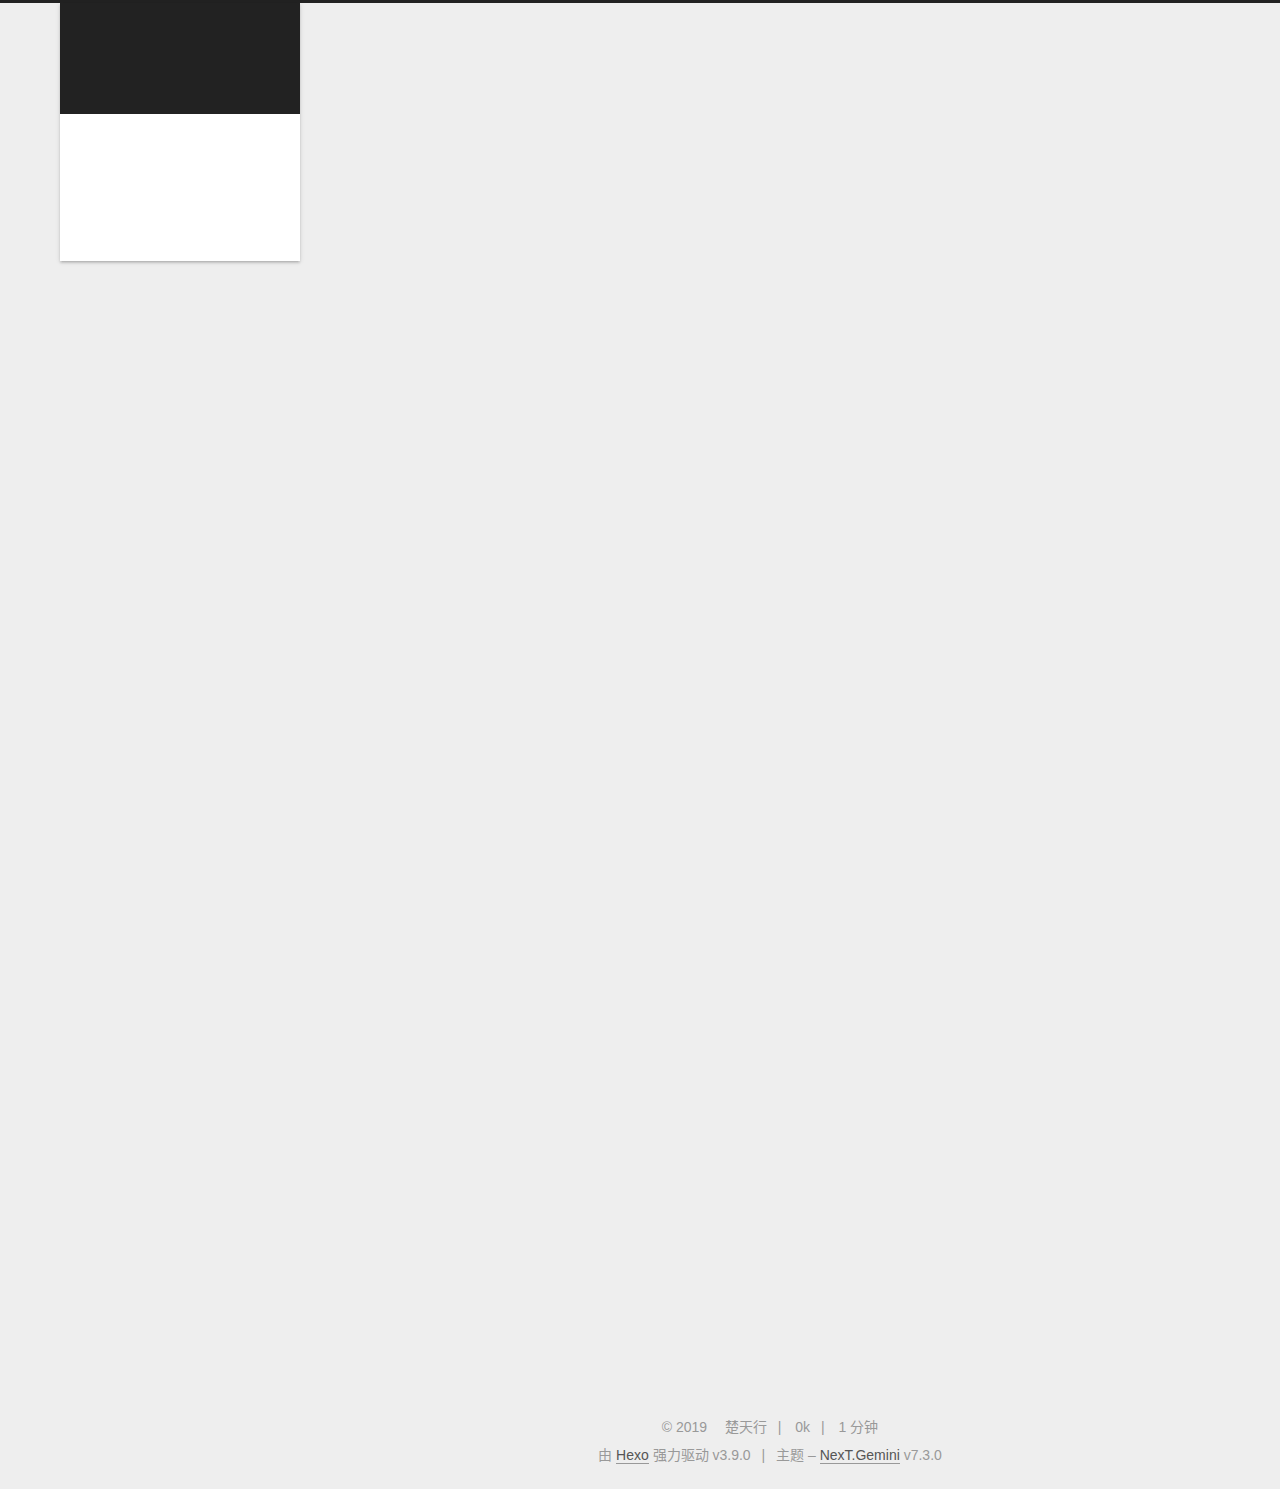
==== commit b9602989: "Site updated: 2019-08-12 00:47:15" ====
--- a/index.html
+++ b/index.html
@@ -44,8 +44,8 @@
       hits: {"per_page":10},
       labels: {"input_placeholder":"Search for Posts","hits_empty":"We didn't find any results for the search: ${query}","hits_stats":"${hits} results found in ${time} ms"}
     },
-    localsearch: {"enable":false,"trigger":"auto","top_n_per_article":1,"unescape":false,"preload":false},
-    path: '',
+    localsearch: {"enable":true,"trigger":"auto","top_n_per_article":1,"unescape":false,"preload":false},
+    path: 'search.xml',
     motion: {"enable":true,"async":false,"transition":{"post_block":"fadeIn","post_header":"slideDownIn","post_body":"slideDownIn","coll_header":"slideLeftIn","sidebar":"slideUpIn"}},
     translation: {
       copy_button: '复制',
@@ -58,13 +58,13 @@
   <meta name="description" content="君子终日乾乾,夕惕若厉。">
 <meta name="keywords" content="the-changes">
 <meta property="og:type" content="website">
-<meta property="og:title" content="楚天行的个人博客">
+<meta property="og:title" content="沉醉负白首,&lt;br&gt;舒怀成大观。">
 <meta property="og:url" content="https://chutianxing.cn/index.html">
-<meta property="og:site_name" content="楚天行的个人博客">
+<meta property="og:site_name" content="沉醉负白首,&lt;br&gt;舒怀成大观。">
 <meta property="og:description" content="君子终日乾乾,夕惕若厉。">
 <meta property="og:locale" content="zh-CN">
 <meta name="twitter:card" content="summary">
-<meta name="twitter:title" content="楚天行的个人博客">
+<meta name="twitter:title" content="沉醉负白首,&lt;br&gt;舒怀成大观。">
 <meta name="twitter:description" content="君子终日乾乾,夕惕若厉。">
   <link rel="canonical" href="https://chutianxing.cn/">
 
@@ -80,7 +80,7 @@
   };
 </script>
 
-  <title>楚天行的个人博客</title>
+  <title>沉醉负白首,<br>舒怀成大观。</title>
   
 
 
@@ -129,12 +129,10 @@
     <div class="custom-logo-site-title">
       <a href="/" class="brand" rel="start">
         <span class="logo-line-before"><i></i></span>
-        <span class="site-title">楚天行的个人博客</span>
+        <span class="site-title">沉醉负白首,<br>舒怀成大观。</span>
         <span class="logo-line-after"><i></i></span>
       </a>
     </div>
-        <p class="site-subtitle">楚</p>
-      
   </div>
 
   <div class="site-nav-toggle">
@@ -172,9 +170,36 @@
     <a href="/archives/" rel="section"><i class="menu-item-icon fa fa-fw fa-archive"></i> <br>归档</a>
 
   </li>
+      <li class="menu-item menu-item-search">
+        <a href="javascript:;" class="popup-trigger">
+        
+          <i class="menu-item-icon fa fa-search fa-fw"></i> <br>搜索</a>
+      </li>
+    
   </ul>
 
 </nav>
+  <div class="site-search">
+    
+  <div class="popup search-popup local-search-popup">
+  <div class="local-search-header clearfix">
+    <span class="search-icon">
+      <i class="fa fa-search"></i>
+    </span>
+    <span class="popup-btn-close">
+      <i class="fa fa-times-circle"></i>
+    </span>
+    <div class="local-search-input-wrapper">
+      <input autocomplete="off"
+             placeholder="搜索..." spellcheck="false"
+             type="text" id="local-search-input">
+    </div>
+  </div>
+  <div id="local-search-result"></div>
+</div>
+
+
+  </div>
 </div>
     </header>
 
@@ -205,7 +230,7 @@
     </span>
 
     <span hidden itemprop="publisher" itemscope itemtype="http://schema.org/Organization">
-      <meta itemprop="name" content="楚天行的个人博客">
+      <meta itemprop="name" content="沉醉负白首,<br>舒怀成大观。">
     </span>
       <header class="post-header">
 
@@ -233,6 +258,27 @@
           
 
           
+          <br>
+            <span class="post-meta-item" title="本文字数">
+              <span class="post-meta-item-icon">
+                <i class="fa fa-file-word-o"></i>
+              </span>
+              
+                <span class="post-meta-item-text">本文字数：</span>
+              
+              <span>0</span>
+            </span>
+          
+            <span class="post-meta-item" title="阅读时长">
+              <span class="post-meta-item-icon">
+                <i class="fa fa-clock-o"></i>
+              </span>
+              
+                <span class="post-meta-item-text">阅读时长 &asymp;</span>
+              
+              <span>1 分钟</span>
+            </span>
+          
 
         </div>
       </header>
@@ -280,7 +326,7 @@
     </span>
 
     <span hidden itemprop="publisher" itemscope itemtype="http://schema.org/Organization">
-      <meta itemprop="name" content="楚天行的个人博客">
+      <meta itemprop="name" content="沉醉负白首,<br>舒怀成大观。">
     </span>
       <header class="post-header">
 
@@ -307,6 +353,27 @@
             </span>
           
 
+          
+          <br>
+            <span class="post-meta-item" title="本文字数">
+              <span class="post-meta-item-icon">
+                <i class="fa fa-file-word-o"></i>
+              </span>
+              
+                <span class="post-meta-item-text">本文字数：</span>
+              
+              <span>430</span>
+            </span>
+          
+            <span class="post-meta-item" title="阅读时长">
+              <span class="post-meta-item-icon">
+                <i class="fa fa-clock-o"></i>
+              </span>
+              
+                <span class="post-meta-item-text">阅读时长 &asymp;</span>
+              
+              <span>1 分钟</span>
+            </span>
           
 
         </div>
@@ -416,6 +483,16 @@
     <i class="fa fa-user"></i>
   </span>
   <span class="author" itemprop="copyrightHolder">楚天行</span>
+    <span class="post-meta-divider">|</span>
+    <span class="post-meta-item-icon">
+      <i class="fa fa-area-chart"></i>
+    </span>
+    <span title="站点总字数">0k</span>
+    <span class="post-meta-divider">|</span>
+    <span class="post-meta-item-icon">
+      <i class="fa fa-coffee"></i>
+    </span>
+    <span title="站点阅读时长">1 分钟</span>
 </div>
   <div class="powered-by">由 <a href="https://hexo.io" class="theme-link" rel="noopener" target="_blank">Hexo</a> 强力驱动 v3.9.0</div>
   <span class="post-meta-divider">|</span>
@@ -424,6 +501,9 @@
         
 
 
+  <div style="display: none;">
+    <script src="//s95.cnzz.com/z_stat.php?id=true&web_id=true"></script>
+  </div>
 
 
 
@@ -476,26 +556,30 @@
 
 
 
-
-
-
-
-
-
-
-
-
-
-
-
-
-  
-
-  
-
-  
-
-
-  
+  <script src="/js/local-search.js?v=7.3.0"></script>
+
+
+
+
+
+
+
+
+
+
+
+
+
+
+  
+
+  
+
+  
+
+
+  
+    
+
 </body>
 </html>
--- a/css/main.css
+++ b/css/main.css
@@ -1665,7 +1665,7 @@
 }
 .links-of-author a::before,
 .links-of-author span.exturl::before {
-  background: #d1ffff;
+  background: #03d4aa;
   border-radius: 50%;
   content: ' ';
   display: inline-block;
@@ -1975,6 +1975,112 @@
   50%, 70% {
     transform: scale(1.1);
   }
+}
+.local-search-pop-overlay {
+  background-color: rgba(0,0,0,0.3);
+  height: 100%;
+  left: 0;
+  position: fixed;
+  top: 0;
+  width: 100%;
+  z-index: 2080;
+}
+.local-search-popup {
+  background: #fff;
+  border-radius: 5px;
+  color: #333;
+  display: none;
+  height: 80%;
+  left: 50%;
+  margin-left: -350px;
+  padding: 0;
+  position: fixed;
+  top: 10%;
+  width: 700px;
+  z-index: 9999;
+}
+@media (max-width: 767px) {
+  .local-search-popup {
+    border-radius: 0;
+    height: 100%;
+    left: 0;
+    margin: 0;
+    padding: 0;
+    top: 0;
+    width: 100%;
+  }
+}
+.local-search-popup ul.search-result-list {
+  margin: 0 5px;
+  padding: 0;
+}
+.local-search-popup p.search-result {
+  border-bottom: 1px dashed #ccc;
+  padding: 5px 0;
+}
+.local-search-popup a.search-result-title {
+  font-weight: bold;
+}
+.local-search-popup .search-keyword {
+  border-bottom: 1px dashed #f00;
+  color: #f00;
+  font-weight: bold;
+}
+.local-search-popup .local-search-header {
+  background: #f5f5f5;
+  border-top-left-radius: 5px;
+  border-top-right-radius: 5px;
+  height: 36px;
+  padding: 5px;
+}
+.local-search-popup #local-search-result {
+  height: calc(100% - 55px);
+  overflow: auto;
+  padding: 5px 25px;
+  position: relative;
+}
+.local-search-popup .local-search-input-wrapper {
+  display: inline-block;
+  height: 36px;
+  line-height: 36px;
+  padding: 0 5px;
+  position: absolute;
+  width: calc(100% - 90px);
+}
+.local-search-popup .local-search-input-wrapper input {
+  background: transparent;
+  border: none;
+  display: block;
+  height: 20px;
+  outline: none;
+  padding: 8px 0;
+  vertical-align: middle;
+  width: 100%;
+}
+.local-search-popup .search-icon,
+.local-search-popup .popup-btn-close {
+  color: #999;
+  display: inline-block;
+  font-size: 18px;
+  height: 36px;
+  padding-left: 10px;
+  padding-right: 10px;
+  width: 18px;
+}
+.local-search-popup .search-icon {
+  float: left;
+}
+.local-search-popup .popup-btn-close {
+  border-left: 1px solid #eee;
+  cursor: pointer;
+  float: right;
+}
+.local-search-popup #no-result {
+  color: #ccc;
+  left: 50%;
+  position: absolute;
+  top: 50%;
+  transform: translate(-50%, -50%);
 }
 .page-archive .posts-collapse .archive-move-on {
   background: #999;
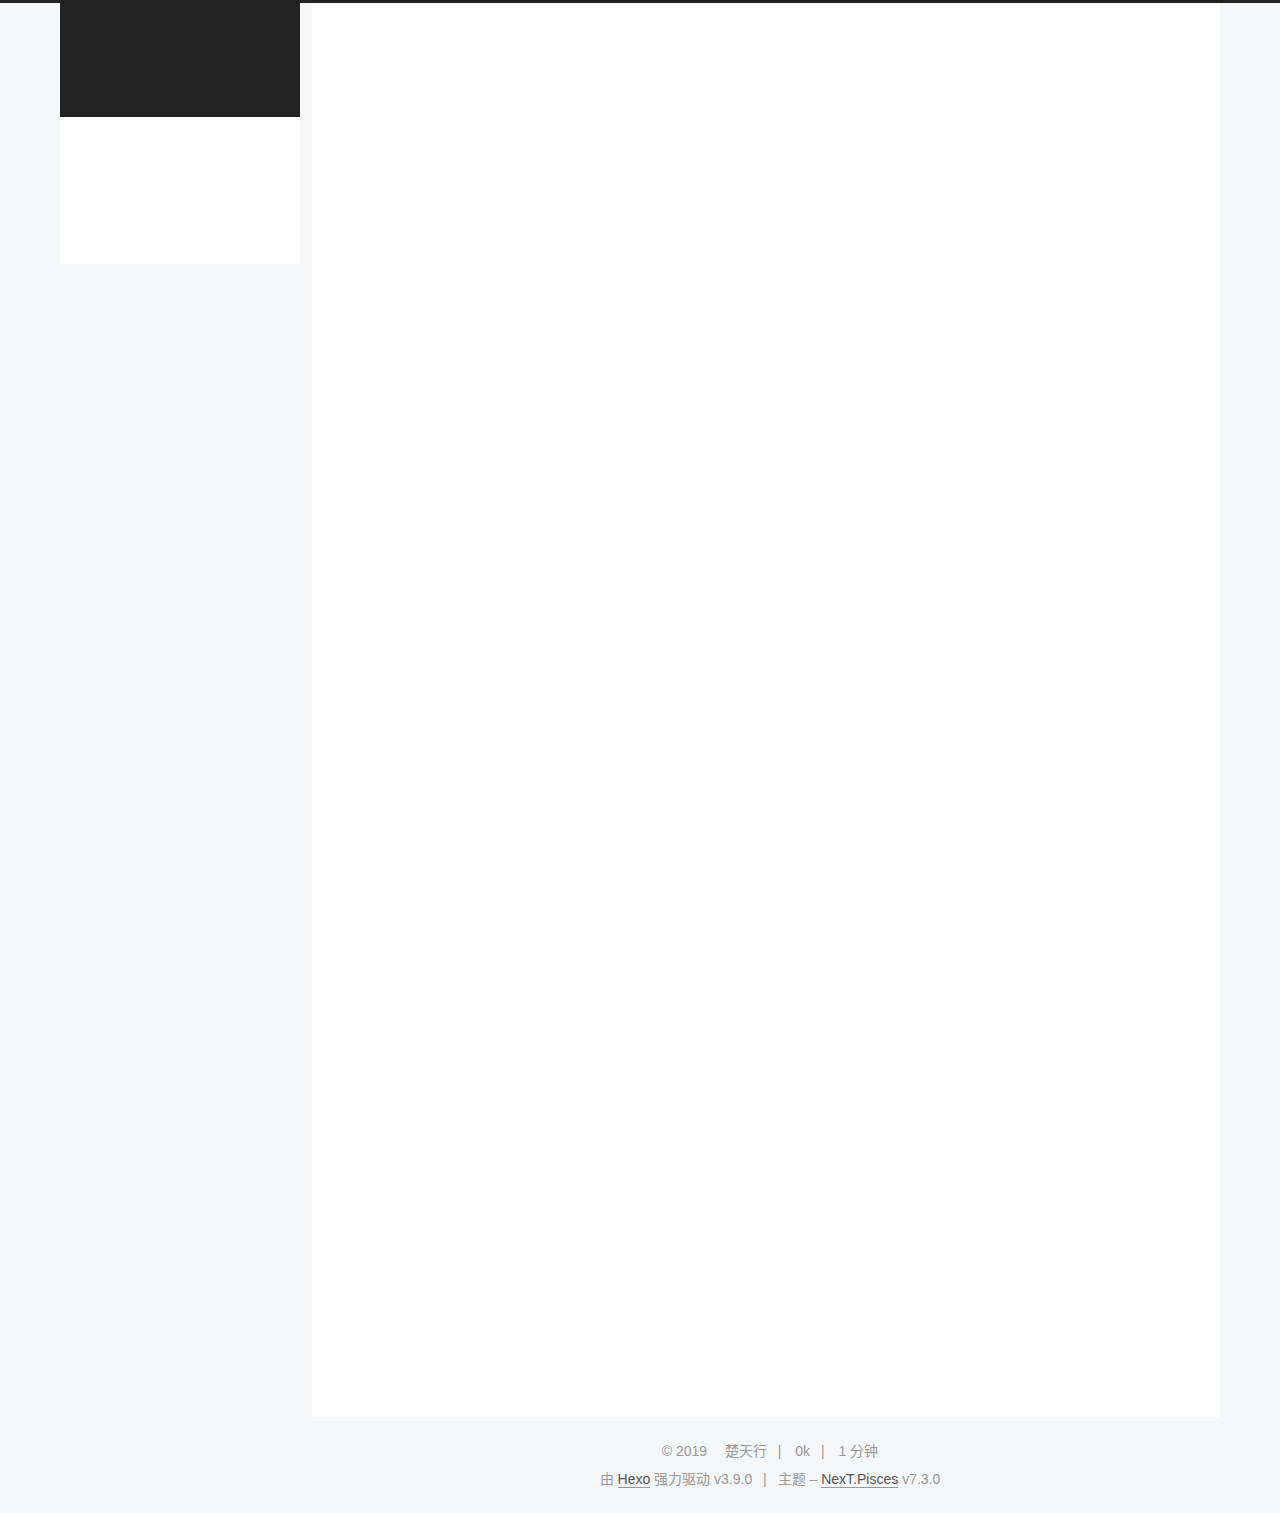
==== commit 3402f370: "Site updated: 2019-08-12 10:06:16" ====
--- a/index.html
+++ b/index.html
@@ -4,7 +4,7 @@
 
 
 
-<html class="theme-next gemini use-motion" lang="zh-CN">
+<html class="theme-next pisces use-motion" lang="zh-CN">
 <head>
   <meta charset="UTF-8">
 <meta name="generator" content="Hexo 3.9.0">
@@ -26,7 +26,7 @@
   var NexT = window.NexT || {};
   var CONFIG = {
     root: '/',
-    scheme: 'Gemini',
+    scheme: 'Pisces',
     version: '7.3.0',
     exturl: false,
     sidebar: {"position":"left","display":"post","offset":12,"onmobile":false},
@@ -58,13 +58,13 @@
   <meta name="description" content="君子终日乾乾,夕惕若厉。">
 <meta name="keywords" content="the-changes">
 <meta property="og:type" content="website">
-<meta property="og:title" content="沉醉负白首,&lt;br&gt;舒怀成大观。">
+<meta property="og:title" content="Chu&#39;s World">
 <meta property="og:url" content="https://chutianxing.cn/index.html">
-<meta property="og:site_name" content="沉醉负白首,&lt;br&gt;舒怀成大观。">
+<meta property="og:site_name" content="Chu&#39;s World">
 <meta property="og:description" content="君子终日乾乾,夕惕若厉。">
 <meta property="og:locale" content="zh-CN">
 <meta name="twitter:card" content="summary">
-<meta name="twitter:title" content="沉醉负白首,&lt;br&gt;舒怀成大观。">
+<meta name="twitter:title" content="Chu&#39;s World">
 <meta name="twitter:description" content="君子终日乾乾,夕惕若厉。">
   <link rel="canonical" href="https://chutianxing.cn/">
 
@@ -80,7 +80,7 @@
   };
 </script>
 
-  <title>沉醉负白首,<br>舒怀成大观。</title>
+  <title>Chu's World</title>
   
 
 
@@ -129,10 +129,12 @@
     <div class="custom-logo-site-title">
       <a href="/" class="brand" rel="start">
         <span class="logo-line-before"><i></i></span>
-        <span class="site-title">沉醉负白首,<br>舒怀成大观。</span>
+        <span class="site-title">Chu's World</span>
         <span class="logo-line-after"><i></i></span>
       </a>
     </div>
+        <p class="site-subtitle">元亨利贞</p>
+      
   </div>
 
   <div class="site-nav-toggle">
@@ -230,7 +232,7 @@
     </span>
 
     <span hidden itemprop="publisher" itemscope itemtype="http://schema.org/Organization">
-      <meta itemprop="name" content="沉醉负白首,<br>舒怀成大观。">
+      <meta itemprop="name" content="Chu's World">
     </span>
       <header class="post-header">
 
@@ -326,7 +328,7 @@
     </span>
 
     <span hidden itemprop="publisher" itemscope itemtype="http://schema.org/Organization">
-      <meta itemprop="name" content="沉醉负白首,<br>舒怀成大观。">
+      <meta itemprop="name" content="Chu's World">
     </span>
       <header class="post-header">
 
@@ -496,13 +498,13 @@
 </div>
   <div class="powered-by">由 <a href="https://hexo.io" class="theme-link" rel="noopener" target="_blank">Hexo</a> 强力驱动 v3.9.0</div>
   <span class="post-meta-divider">|</span>
-  <div class="theme-info">主题 – <a href="https://theme-next.org" class="theme-link" rel="noopener" target="_blank">NexT.Gemini</a> v7.3.0</div>
+  <div class="theme-info">主题 – <a href="https://theme-next.org" class="theme-link" rel="noopener" target="_blank">NexT.Pisces</a> v7.3.0</div>
 
         
 
 
   <div style="display: none;">
-    <script src="//s95.cnzz.com/z_stat.php?id=true&web_id=true"></script>
+    <script src="//s95.cnzz.com/z_stat.php?id=cnzz_stat_icon_1277912391&web_id=cnzz_stat_icon_1277912391"></script>
   </div>
 
 
@@ -534,7 +536,6 @@
   <script src="/js/schemes/pisces.js?v=7.3.0"></script>
 
 
-
 <script src="/js/next-boot.js?v=7.3.0"></script>
 
 
--- a/css/main.css
+++ b/css/main.css
@@ -151,7 +151,7 @@
   color: #fff;
 }
 body {
-  background: #eee;
+  background: #f5f7f9;
   color: #555;
   font-family: 'Lato', "PingFang SC", "Microsoft YaHei", sans-serif;
   font-size: 1em;
@@ -1665,7 +1665,7 @@
 }
 .links-of-author a::before,
 .links-of-author span.exturl::before {
-  background: #03d4aa;
+  background: #fff;
   border-radius: 50%;
   content: ' ';
   display: inline-block;
@@ -2328,7 +2328,7 @@
 .header-inner {
   background: #fff;
   border-radius: initial;
-  box-shadow: 0 2px 2px 0 rgba(0,0,0,0.12), 0 3px 1px -2px rgba(0,0,0,0.06), 0 1px 5px 0 rgba(0,0,0,0.12);
+  box-shadow: initial;
   overflow: hidden;
   padding: 0;
   position: absolute;
@@ -2363,7 +2363,7 @@
 .content-wrap {
   background: #fff;
   border-radius: initial;
-  box-shadow: 0 2px 2px 0 rgba(0,0,0,0.12), 0 3px 1px -2px rgba(0,0,0,0.06), 0 1px 5px 0 rgba(0,0,0,0.12);
+  box-shadow: initial;
   box-sizing: border-box;
   float: right;
   min-height: 700px;
@@ -2386,7 +2386,7 @@
   }
 }
 .sidebar {
-  background: #eee;
+  background: #f5f7f9;
   box-shadow: none;
   float: left;
   margin-left: -100%;
@@ -2591,7 +2591,7 @@
 .sidebar-inner {
   background: #fff;
   border-radius: initial;
-  box-shadow: 0 2px 2px 0 rgba(0,0,0,0.12), 0 3px 1px -2px rgba(0,0,0,0.06), 0 1px 5px 0 rgba(0,0,0,0.12), 0 -1px 0.5px 0 rgba(0,0,0,0.09);
+  box-shadow: initial;
   box-sizing: border-box;
   color: #555;
   width: 240px;
@@ -2711,147 +2711,3 @@
   text-overflow: ellipsis;
   white-space: nowrap;
 }
-.content-wrap {
-  background: initial;
-  border-radius: initial;
-  box-shadow: initial;
-  padding: initial;
-}
-.post-block {
-  background: #fff;
-  border-radius: initial;
-  box-shadow: 0 2px 2px 0 rgba(0,0,0,0.12), 0 3px 1px -2px rgba(0,0,0,0.06), 0 1px 5px 0 rgba(0,0,0,0.12);
-  padding: 40px;
-}
-#posts > article + article .post-block {
-  border-radius: initial;
-  box-shadow: 0 2px 2px 0 rgba(0,0,0,0.12), 0 3px 1px -2px rgba(0,0,0,0.06), 0 1px 5px 0 rgba(0,0,0,0.12), 0 -1px 0.5px 0 rgba(0,0,0,0.09);
-  margin-top: 12px;
-}
-.comments {
-  background: #fff;
-  border-radius: initial;
-  box-shadow: 0 2px 2px 0 rgba(0,0,0,0.12), 0 3px 1px -2px rgba(0,0,0,0.06), 0 1px 5px 0 rgba(0,0,0,0.12), 0 -1px 0.5px 0 rgba(0,0,0,0.09);
-  margin: auto;
-  margin-top: 12px;
-  padding: 40px;
-}
-.tabs-comment {
-  margin-top: 1em;
-}
-.posts-expand {
-  padding-top: initial;
-}
-.posts-expand .post-title-link {
-  line-height: inherit;
-}
-.post-nav-divider {
-  width: 4%;
-}
-.post-nav-item {
-  width: 48%;
-}
-.post-eof {
-  display: none;
-}
-.pagination {
-  background: #fff;
-  border-radius: initial;
-  border-top: initial;
-  box-shadow: 0 2px 2px 0 rgba(0,0,0,0.12), 0 3px 1px -2px rgba(0,0,0,0.06), 0 1px 5px 0 rgba(0,0,0,0.12), 0 -1px 0.5px 0 rgba(0,0,0,0.09);
-  margin: 12px 0 0;
-  padding: 10px 0 10px;
-}
-.pagination .prev,
-.pagination .next,
-.pagination .page-number {
-  margin-bottom: initial;
-  top: initial;
-}
-.main {
-  padding-bottom: initial;
-}
-.footer {
-  bottom: auto;
-}
-.sub-menu {
-  border-bottom: initial !important;
-  box-shadow: 0 2px 2px 0 rgba(0,0,0,0.12), 0 3px 1px -2px rgba(0,0,0,0.06), 0 1px 5px 0 rgba(0,0,0,0.12);
-}
-.sub-menu+ #content > #posts .post-block {
-  box-shadow: 0 2px 2px 0 rgba(0,0,0,0.12), 0 3px 1px -2px rgba(0,0,0,0.06), 0 1px 5px 0 rgba(0,0,0,0.12), 0 -1px 0.5px 0 rgba(0,0,0,0.09);
-  margin-top: 12px;
-}
-@media (min-width: 768px) and (max-width: 991px) {
-  .sub-menu+ #content > #posts .post-block {
-    margin-top: 10px;
-  }
-}
-@media (max-width: 767px) {
-  .sub-menu+ #content > #posts .post-block {
-    margin-top: 8px;
-  }
-}
-.post-body h1,
-.post-body h2 {
-  border-bottom: 1px solid #eee;
-}
-.post-body h3 {
-  border-bottom: 1px dotted #eee;
-}
-@media (min-width: 768px) and (max-width: 991px) {
-  .content-wrap {
-    padding: 10px;
-  }
-  .posts-expand {
-    margin: initial;
-  }
-  .posts-expand .post-button {
-    margin-top: 20px;
-  }
-  .post-block {
-    border-radius: initial;
-    box-shadow: 0 2px 2px 0 rgba(0,0,0,0.12), 0 3px 1px -2px rgba(0,0,0,0.06), 0 1px 5px 0 rgba(0,0,0,0.12), 0 -1px 0.5px 0 rgba(0,0,0,0.09);
-    padding: 20px;
-  }
-  #posts > article + article .post-block {
-    margin-top: 10px;
-  }
-  .comments {
-    margin-top: 10px;
-    padding: 10px 20px;
-  }
-  .pagination {
-    margin: 10px 0 0;
-  }
-}
-@media (max-width: 767px) {
-  .content-wrap {
-    padding: 8px;
-  }
-  .posts-expand {
-    margin: initial;
-  }
-  .posts-expand .post-button {
-    margin: 12px 0;
-  }
-  .posts-expand img {
-    padding: initial !important;
-  }
-  .post-block {
-    border-radius: initial;
-    box-shadow: 0 2px 2px 0 rgba(0,0,0,0.12), 0 3px 1px -2px rgba(0,0,0,0.06), 0 1px 5px 0 rgba(0,0,0,0.12), 0 -1px 0.5px 0 rgba(0,0,0,0.09);
-    min-height: auto;
-    padding: 12px;
-  }
-  #posts > article + article .post-block {
-    margin-top: 8px;
-  }
-  .comments {
-    margin-top: 8px;
-    padding: 10px 12px;
-  }
-  .pagination {
-    margin: 8px 0 0;
-  }
-}
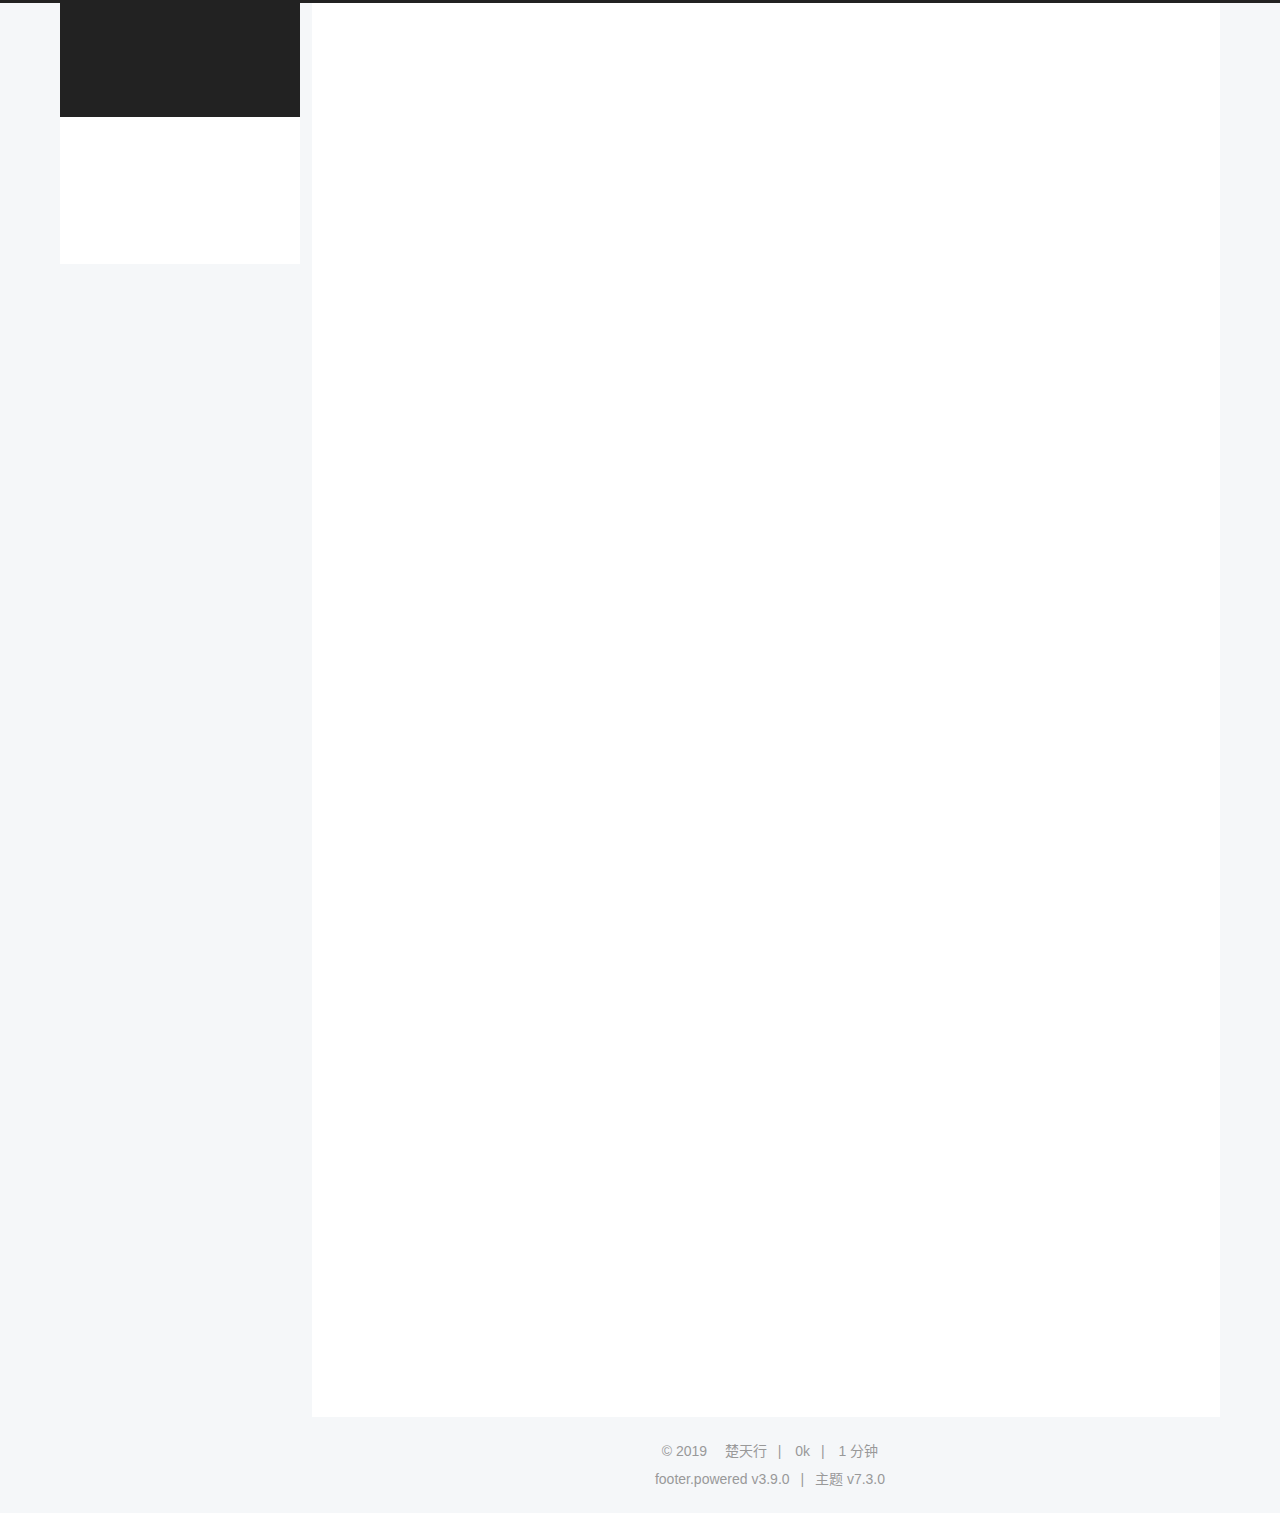
==== commit a37b1782: "Site updated: 2019-08-13 09:22:26" ====
--- a/index.html
+++ b/index.html
@@ -496,16 +496,15 @@
     </span>
     <span title="站点阅读时长">1 分钟</span>
 </div>
-  <div class="powered-by">由 <a href="https://hexo.io" class="theme-link" rel="noopener" target="_blank">Hexo</a> 强力驱动 v3.9.0</div>
+  <div class="powered-by">footer.powered v3.9.0</div>	
   <span class="post-meta-divider">|</span>
-  <div class="theme-info">主题 – <a href="https://theme-next.org" class="theme-link" rel="noopener" target="_blank">NexT.Pisces</a> v7.3.0</div>
-
-        
-
-
-  <div style="display: none;">
-    <script src="//s95.cnzz.com/z_stat.php?id=cnzz_stat_icon_1277912391&web_id=cnzz_stat_icon_1277912391"></script>
-  </div>
+  <div class="theme-info">主题 v7.3.0</div>
+
+        
+
+
+  <div>
+<script type="text/javascript">var cnzz_protocol = (("https:" == document.location.protocol) ? "https://" : "http://");document.write(unescape("%3Cspan id='cnzz_stat_icon_1277912391'%3E%3C/span%3E%3Cscript src='" + cnzz_protocol + "s4.cnzz.com/z_stat.php%3Fid%3D1277912391%26online%3D1%26show%3Dline' type='text/javascript'%3E%3C/script%3E"));</script>  </div>
 
 
 
--- a/css/main.css
+++ b/css/main.css
@@ -1665,7 +1665,7 @@
 }
 .links-of-author a::before,
 .links-of-author span.exturl::before {
-  background: #fff;
+  background: #28ff0a;
   border-radius: 50%;
   content: ' ';
   display: inline-block;
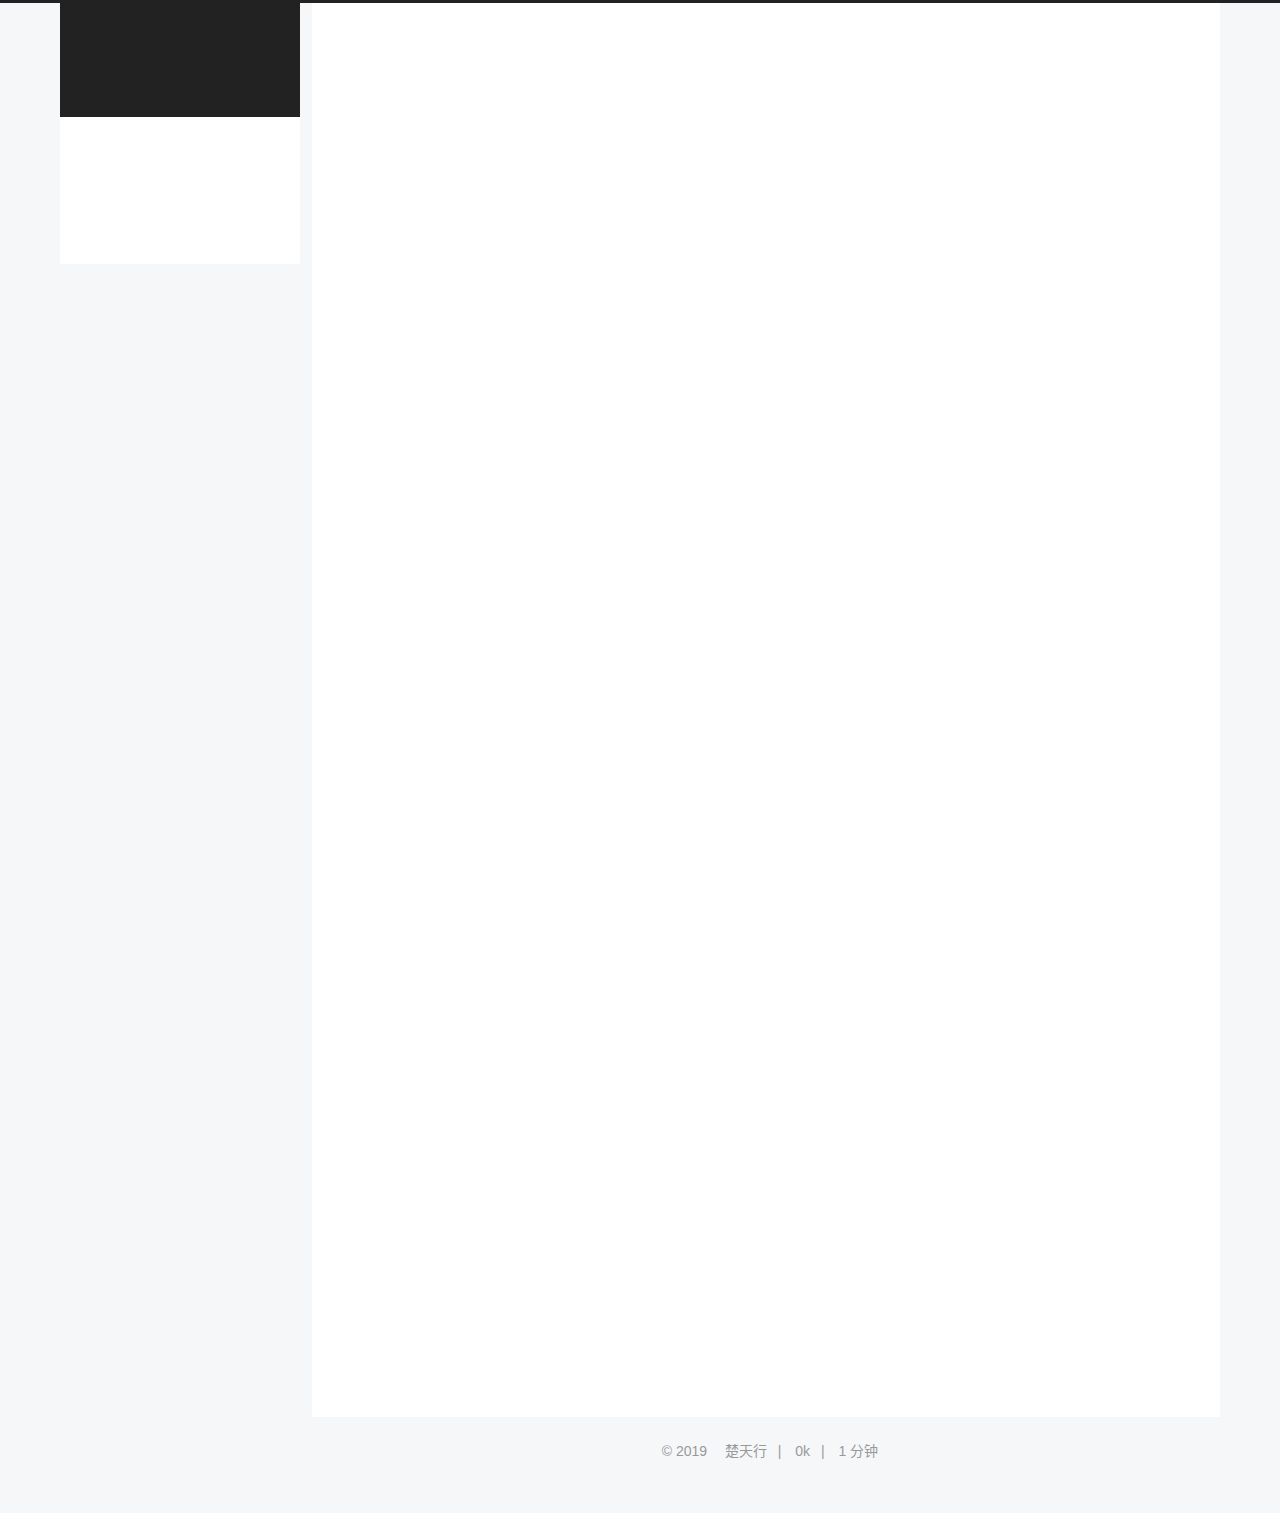
==== commit 09275585: "Site updated: 2019-08-21 14:43:15" ====
--- a/index.html
+++ b/index.html
@@ -15,6 +15,7 @@
   <link rel="icon" type="image/png" sizes="32x32" href="/images/favicon-32x32-next.png?v=7.3.0">
   <link rel="icon" type="image/png" sizes="16x16" href="/images/favicon-16x16-next.png?v=7.3.0">
   <link rel="mask-icon" href="/images/logo.svg?v=7.3.0" color="#222">
+  <meta name="google-site-verification" content="1OumxllOtpJqNYsCN1mw30RK7ffm70pazbRd630cAIk" />
 
 <link rel="stylesheet" href="/css/main.css?v=7.3.0">
 
@@ -260,6 +261,14 @@
           
 
           
+            <span class="post-meta-item" title="阅读次数">
+              <span class="post-meta-item-icon">
+                <i class="fa fa-users"></i>
+              </span>
+              <span class="post-meta-item-text">阅读次数：</span>
+              <span class="firestore-visitors-count"></span>
+            </span>
+          
           <br>
             <span class="post-meta-item" title="本文字数">
               <span class="post-meta-item-icon">
@@ -355,6 +364,14 @@
             </span>
           
 
+          
+            <span class="post-meta-item" title="阅读次数">
+              <span class="post-meta-item-icon">
+                <i class="fa fa-users"></i>
+              </span>
+              <span class="post-meta-item-text">阅读次数：</span>
+              <span class="firestore-visitors-count"></span>
+            </span>
           
           <br>
             <span class="post-meta-item" title="本文字数">
@@ -496,9 +513,8 @@
     </span>
     <span title="站点阅读时长">1 分钟</span>
 </div>
-  <div class="powered-by">footer.powered v3.9.0</div>	
-  <span class="post-meta-divider">|</span>
-  <div class="theme-info">主题 v7.3.0</div>
+  <div class="powered-by"></div>
+  <div class="theme-info"> </div>
 
         
 
@@ -548,6 +564,78 @@
 
 
 
+  <script src="https://www.gstatic.com/firebasejs/6.3.3/firebase-app.js"></script>
+  <script src="https://www.gstatic.com/firebasejs/6.3.3/firebase-firestore.js"></script>
+  <script>
+    firebase.initializeApp({
+      apiKey: 'AIzaSyBBHT8ERCezPR1VDuR87FrOIcbBPgjTrtE',
+      projectId: 'chutianxing-s-blog'
+    });
+
+    function getCount(doc, increaseCount) {
+      // IncreaseCount will be false when not in article page
+
+      return doc.get().then(d => {
+        var count = 0;
+        if (!d.exists) { // Has no data, initialize count
+          if (increaseCount) {
+            doc.set({
+              count: 1
+            });
+            count = 1;
+          }
+        } else { // Has data
+          count = d.data().count;
+          if (increaseCount) {
+            // If first view this article
+            doc.set({ // Increase count
+              count: count + 1
+            });
+            count++;
+          }
+        }
+
+        return count;
+      });
+    }
+
+    function appendCountTo(el) {
+      return function(count) {
+        $(el).text(count);
+      }
+    }
+  </script>
+  <script>
+    (function() {
+      var db = firebase.firestore();
+      var articles = db.collection('articles');
+
+      if (CONFIG.page.isPost) { // Is article page
+        var title = $('.post-title').text().trim();
+        var doc = articles.doc(title);
+        var increaseCount = true;
+        if (localStorage.getItem(title)) {
+          increaseCount = false;
+        } else {
+          // Mark as visited
+          localStorage.setItem(title, true);
+        }
+        getCount(doc, increaseCount).then(appendCountTo($('.firestore-visitors-count')));
+      } else if (CONFIG.page.isHome) { // Is index page
+        var promises = $('.post-title').map((i, o) => {
+          var title = $(o).text().trim();
+          var doc = articles.doc(title);
+          return getCount(doc);
+        });
+        Promise.all(promises).then(counts => {
+          var metas = $('.firestore-visitors-count');
+          counts.forEach((val, idx) => {
+            appendCountTo(metas[idx])(val);
+          });
+        });
+      }
+    })();
+  </script>
 
 
 
--- a/css/main.css
+++ b/css/main.css
@@ -1665,7 +1665,7 @@
 }
 .links-of-author a::before,
 .links-of-author span.exturl::before {
-  background: #28ff0a;
+  background: #ff57ff;
   border-radius: 50%;
   content: ' ';
   display: inline-block;
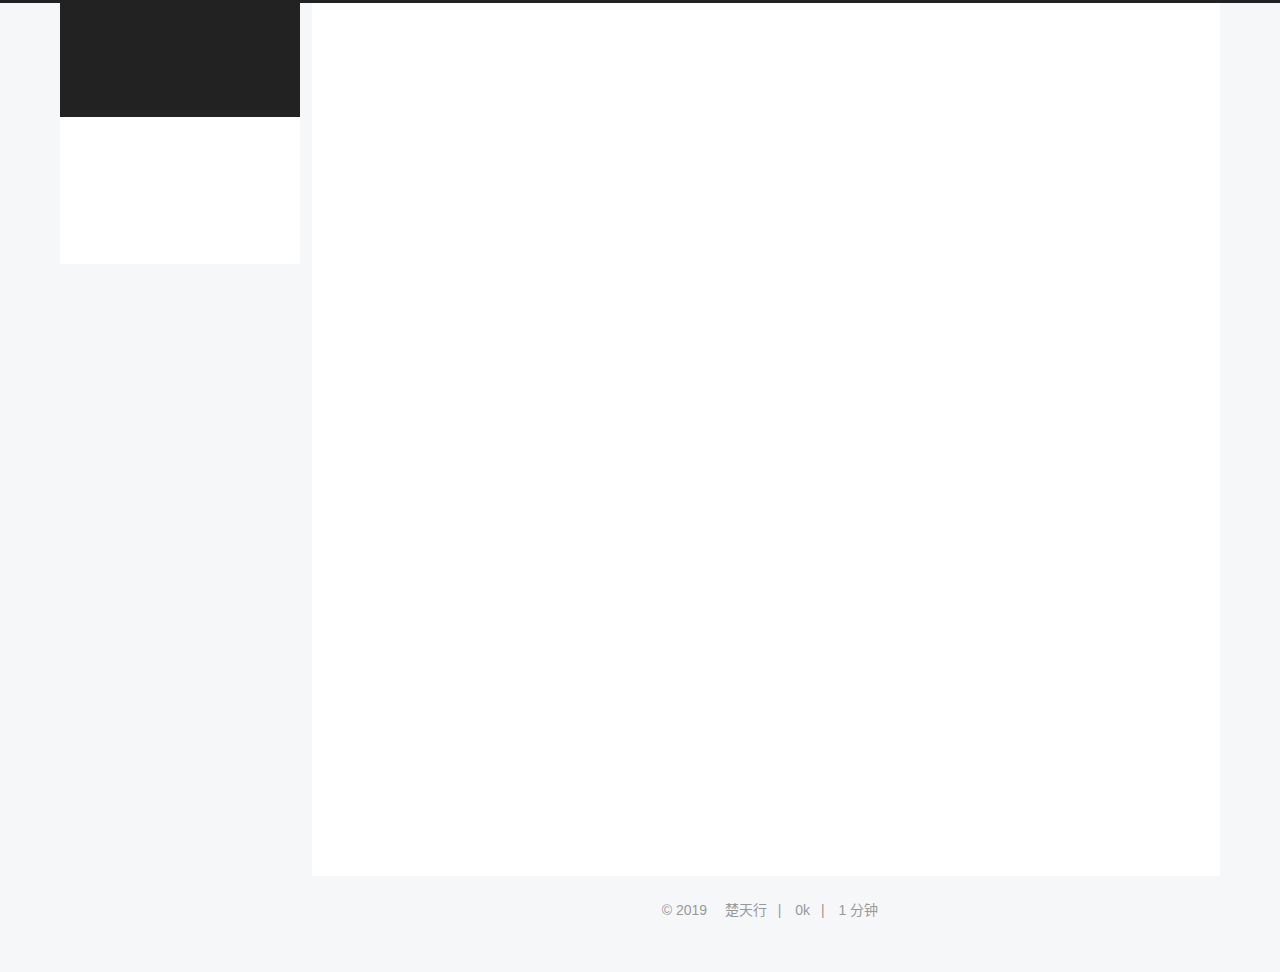
==== commit 5c86076a: "Site updated: 2019-11-18 22:54:00" ====
--- a/index.html
+++ b/index.html
@@ -224,7 +224,7 @@
   
   
   <div class="post-block">
-    <link itemprop="mainEntityOfPage" href="https://chutianxing.cn/2019/08/04/你好-Hexo/">
+    <link itemprop="mainEntityOfPage" href="https://chutianxing.cn/2019/11/17/linux权限相关命令/">
 
     <span hidden itemprop="author" itemscope itemtype="http://schema.org/Person">
       <meta itemprop="name" content="楚天行">
@@ -240,7 +240,7 @@
         
           <h1 class="post-title" itemprop="name headline">
               
-              <a href="/2019/08/04/你好-Hexo/" class="post-title-link" itemprop="url">你好.Hexo</a>
+              <a href="/2019/11/17/linux权限相关命令/" class="post-title-link" itemprop="url">未命名</a>
             
           </h1>
         
@@ -256,8 +256,20 @@
                 
               
 
-              <time title="创建时间：2019-08-04 16:50:56" itemprop="dateCreated datePublished" datetime="2019-08-04T16:50:56+08:00">2019-08-04</time>
+              <time title="创建时间：2019-11-17 22:09:45" itemprop="dateCreated datePublished" datetime="2019-11-17T22:09:45+08:00">2019-11-17</time>
             </span>
+          
+            
+
+            
+              <span class="post-meta-item">
+                <span class="post-meta-item-icon">
+                  <i class="fa fa-calendar-check-o"></i>
+                </span>
+                <span class="post-meta-item-text">更新于</span>
+                <time title="修改时间：2019-11-18 22:53:52" itemprop="dateModified" datetime="2019-11-18T22:53:52+08:00">2019-11-18</time>
+              </span>
+            
           
 
           
@@ -277,7 +289,7 @@
               
                 <span class="post-meta-item-text">本文字数：</span>
               
-              <span>0</span>
+              <span>212</span>
             </span>
           
             <span class="post-meta-item" title="阅读时长">
@@ -301,123 +313,12 @@
 
       
           
-            
-          
-        
-      
-    </div>
-
-    
-    
-    
-      <footer class="post-footer">
-          <div class="post-eof"></div>
-        
-      </footer>
-  </div>
-  
-  
-  
-  </article>
-
-    
-      
-
-  <article class="post post-type-normal" itemscope itemtype="http://schema.org/Article">
-  
-  
-  
-  <div class="post-block">
-    <link itemprop="mainEntityOfPage" href="https://chutianxing.cn/2019/08/04/hello-world/">
-
-    <span hidden itemprop="author" itemscope itemtype="http://schema.org/Person">
-      <meta itemprop="name" content="楚天行">
-      <meta itemprop="description" content="君子终日乾乾,夕惕若厉。">
-      <meta itemprop="image" content="/uploads/lion.jpg">
-    </span>
-
-    <span hidden itemprop="publisher" itemscope itemtype="http://schema.org/Organization">
-      <meta itemprop="name" content="Chu's World">
-    </span>
-      <header class="post-header">
-
-        
-          <h1 class="post-title" itemprop="name headline">
-              
-              <a href="/2019/08/04/hello-world/" class="post-title-link" itemprop="url">Hello World</a>
-            
-          </h1>
-        
-
-        <div class="post-meta">
-            <span class="post-meta-item">
-              <span class="post-meta-item-icon">
-                <i class="fa fa-calendar-o"></i>
-              </span>
-              <span class="post-meta-item-text">发表于</span>
-
-              
-                
-              
-
-              <time title="创建时间：2019-08-04 16:37:00" itemprop="dateCreated datePublished" datetime="2019-08-04T16:37:00+08:00">2019-08-04</time>
-            </span>
-          
-
-          
-            <span class="post-meta-item" title="阅读次数">
-              <span class="post-meta-item-icon">
-                <i class="fa fa-users"></i>
-              </span>
-              <span class="post-meta-item-text">阅读次数：</span>
-              <span class="firestore-visitors-count"></span>
-            </span>
-          
-          <br>
-            <span class="post-meta-item" title="本文字数">
-              <span class="post-meta-item-icon">
-                <i class="fa fa-file-word-o"></i>
-              </span>
-              
-                <span class="post-meta-item-text">本文字数：</span>
-              
-              <span>430</span>
-            </span>
-          
-            <span class="post-meta-item" title="阅读时长">
-              <span class="post-meta-item-icon">
-                <i class="fa fa-clock-o"></i>
-              </span>
-              
-                <span class="post-meta-item-text">阅读时长 &asymp;</span>
-              
-              <span>1 分钟</span>
-            </span>
-          
-
-        </div>
-      </header>
-
-    
-    
-    
-    <div class="post-body" itemprop="articleBody">
-
-      
-          
-            <p>Welcome to <a href="https://hexo.io/" target="_blank" rel="noopener">Hexo</a>! This is your very first post. Check <a href="https://hexo.io/docs/" target="_blank" rel="noopener">documentation</a> for more info. If you get any problems when using Hexo, you can find the answer in <a href="https://hexo.io/docs/troubleshooting.html" target="_blank" rel="noopener">troubleshooting</a> or you can ask me on <a href="https://github.com/hexojs/hexo/issues" target="_blank" rel="noopener">GitHub</a>.</p>
-<h2 id="Quick-Start"><a href="#Quick-Start" class="headerlink" title="Quick Start"></a>Quick Start</h2><h3 id="Create-a-new-post"><a href="#Create-a-new-post" class="headerlink" title="Create a new post"></a>Create a new post</h3><figure class="highlight bash"><table><tr><td class="gutter"><pre><span class="line">1</span><br></pre></td><td class="code"><pre><span class="line">$ hexo new <span class="string">"My New Post"</span></span><br></pre></td></tr></table></figure>
-
-<p>More info: <a href="https://hexo.io/docs/writing.html" target="_blank" rel="noopener">Writing</a></p>
-<h3 id="Run-server"><a href="#Run-server" class="headerlink" title="Run server"></a>Run server</h3><figure class="highlight bash"><table><tr><td class="gutter"><pre><span class="line">1</span><br></pre></td><td class="code"><pre><span class="line">$ hexo server</span><br></pre></td></tr></table></figure>
-
-<p>More info: <a href="https://hexo.io/docs/server.html" target="_blank" rel="noopener">Server</a></p>
-<h3 id="Generate-static-files"><a href="#Generate-static-files" class="headerlink" title="Generate static files"></a>Generate static files</h3><figure class="highlight bash"><table><tr><td class="gutter"><pre><span class="line">1</span><br></pre></td><td class="code"><pre><span class="line">$ hexo generate</span><br></pre></td></tr></table></figure>
-
-<p>More info: <a href="https://hexo.io/docs/generating.html" target="_blank" rel="noopener">Generating</a></p>
-<h3 id="Deploy-to-remote-sites"><a href="#Deploy-to-remote-sites" class="headerlink" title="Deploy to remote sites"></a>Deploy to remote sites</h3><figure class="highlight bash"><table><tr><td class="gutter"><pre><span class="line">1</span><br></pre></td><td class="code"><pre><span class="line">$ hexo deploy</span><br></pre></td></tr></table></figure>
-
-<p>More info: <a href="https://hexo.io/docs/deployment.html" target="_blank" rel="noopener">Deployment</a></p>
+            <h2 id="基本操作命令"><a href="#基本操作命令" class="headerlink" title="基本操作命令"></a>基本操作命令</h2><h3 id="1-权限相关"><a href="#1-权限相关" class="headerlink" title="1.权限相关"></a>1.权限相关</h3><h4 id="a-添加用户"><a href="#a-添加用户" class="headerlink" title="a.添加用户"></a>a.添加用户</h4><figure class="highlight plain"><table><tr><td class="gutter"><pre><span class="line">1</span><br><span class="line">2</span><br></pre></td><td class="code"><pre><span class="line">useradd username  //添加用户 </span><br><span class="line">passwd username //修改用户密码</span><br></pre></td></tr></table></figure>
+
+<h3 id="b-切换用户"><a href="#b-切换用户" class="headerlink" title="b.切换用户"></a>b.切换用户</h3><figure class="highlight plain"><table><tr><td class="gutter"><pre><span class="line">1</span><br><span class="line">2</span><br><span class="line">3</span><br></pre></td><td class="code"><pre><span class="line">su root //切换至root用户,但是环境变量为登陆用户的环境变量</span><br><span class="line">su - root //切换至root用户,环境变量也变为root</span><br><span class="line">sudo xxxx  //暂时以root的身份执行某命令</span><br></pre></td></tr></table></figure>
+
+<h3 id="c-文件授权"><a href="#c-文件授权" class="headerlink" title="c.文件授权"></a>c.文件授权</h3><figure class="highlight plain"><table><tr><td class="gutter"><pre><span class="line">1</span><br></pre></td><td class="code"><pre><span class="line">chmod -R 777  xxx.text //开放xxx.text的读写权限给所有用户及用户组</span><br></pre></td></tr></table></figure>
+
 
           
         
@@ -475,7 +376,7 @@
         
           <a href="/archives/">
         
-          <span class="site-state-item-count">2</span>
+          <span class="site-state-item-count">1</span>
           <span class="site-state-item-name">日志</span>
         </a>
       </div>
